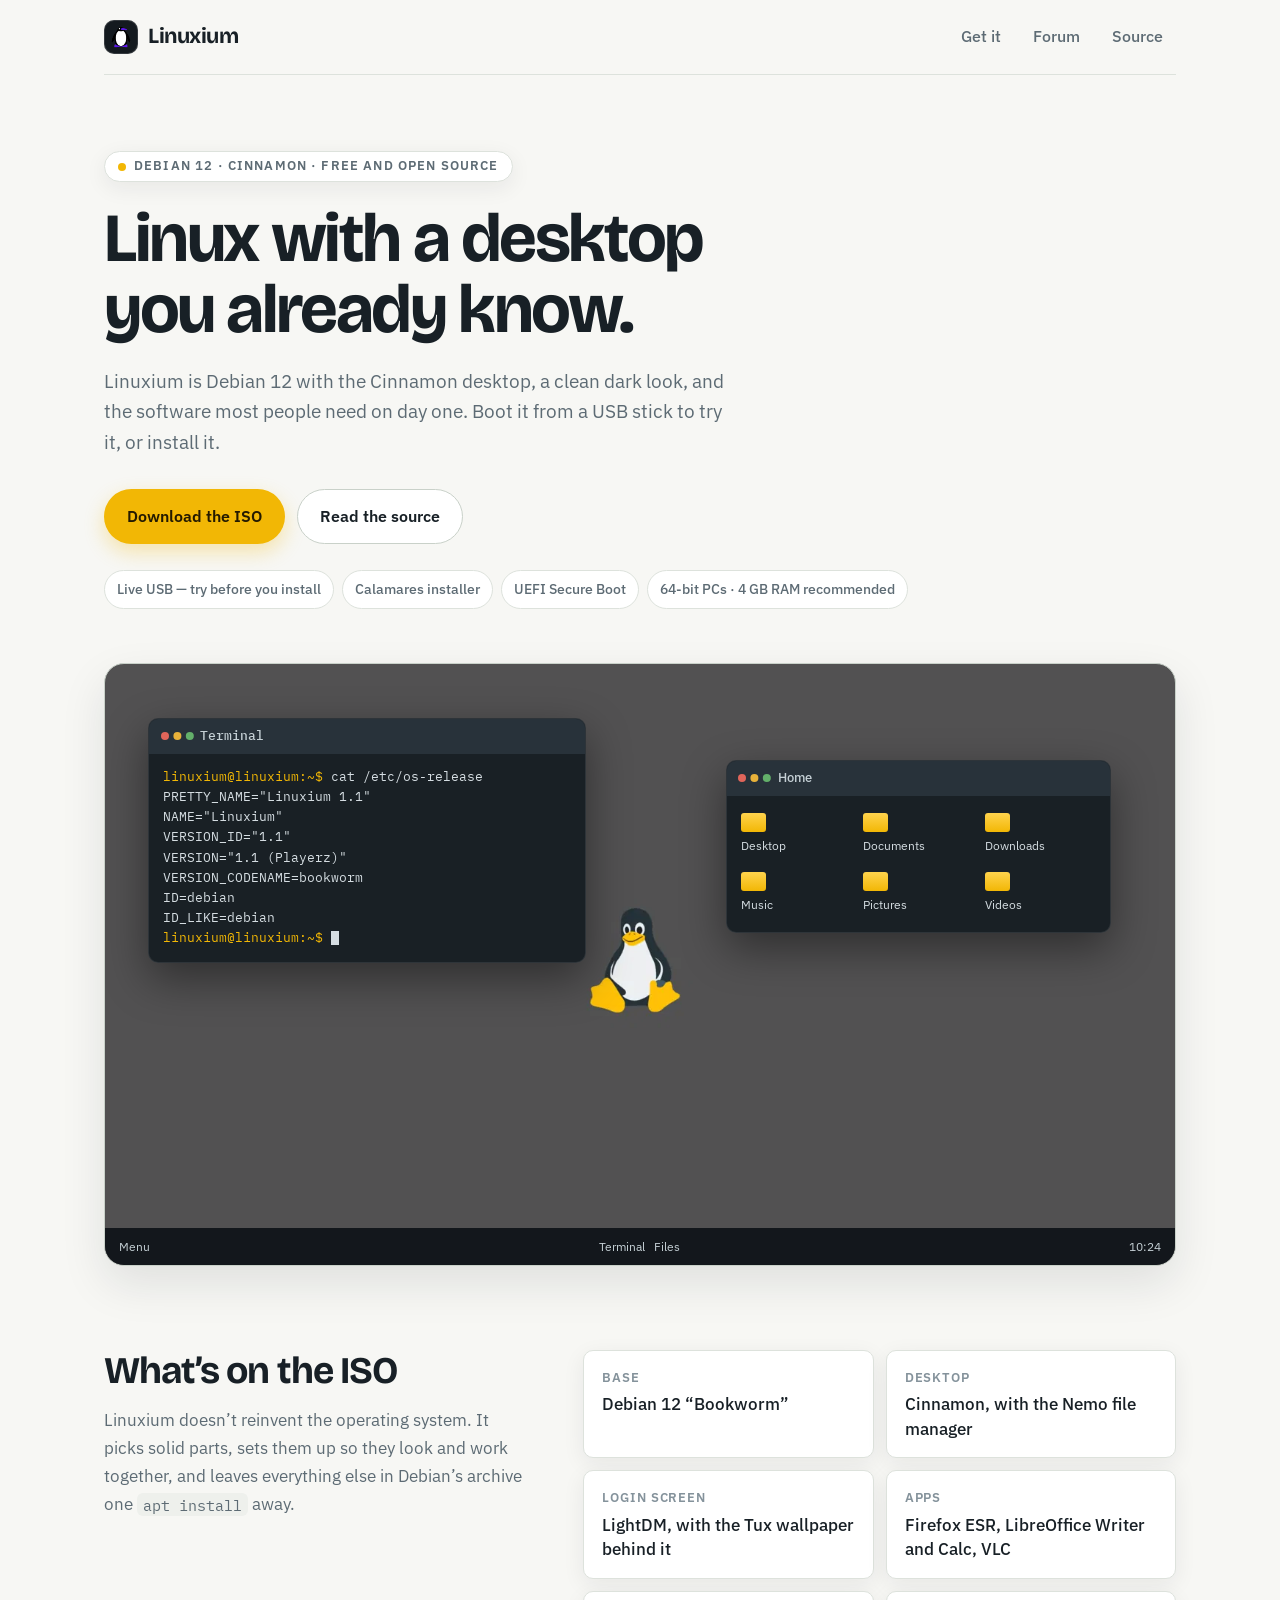
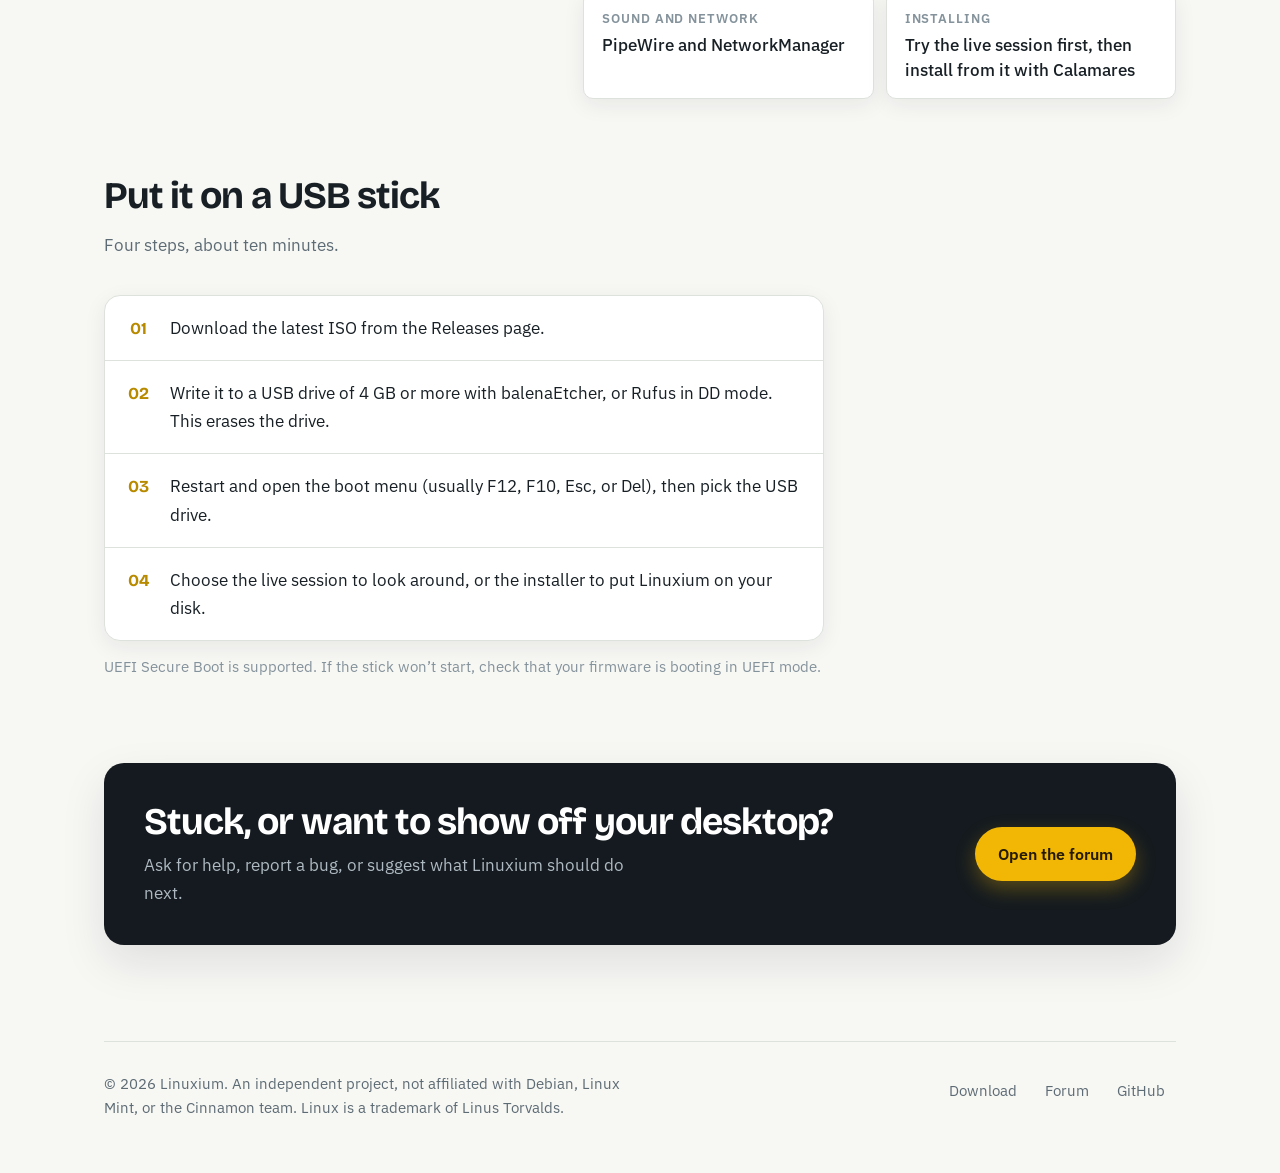
==== index.html @ d2d692c7 "Redesign site: cleaner, lighter, card-based layout - Light warm off-white theme with a single amber " ====
<!DOCTYPE html>
<html lang="en">
<head>
<meta charset="utf-8">
<meta name="viewport" content="width=device-width, initial-scale=1">
<title>Linuxium: Debian with the Cinnamon desktop</title>
<meta name="description" content="Linuxium is a free Linux distribution built on Debian 12 with the Cinnamon desktop.">
<meta name="theme-color" content="#f7f7f4">
<link rel="icon" href="data:image/svg+xml,<svg xmlns=%22http://www.w3.org/2000/svg%22 viewBox=%220 0 100 100%22><text y=%22.9em%22 font-size=%2290%22>🐧</text></svg>">
<link rel="preconnect" href="https://fonts.googleapis.com">
<link rel="preconnect" href="https://fonts.gstatic.com" crossorigin>
<link href="https://fonts.googleapis.com/css2?family=Bricolage+Grotesque:wght@600;700&family=IBM+Plex+Mono&family=IBM+Plex+Sans:wght@400;500;600&display=swap" rel="stylesheet">
<link rel="stylesheet" href="style.css">
</head>
<body>
<a class="skip" href="#main">Skip to content</a>
<div class="wrap">

  <header class="top">
    <a class="brand" href="index.html">Linuxium</a>
    <nav aria-label="Main">
      <a href="#get">Get it</a>
      <a href="forums.html">Forum</a>
      <a href="https://github.com/playerz-4/linuxium">Source</a>
    </nav>
  </header>

  <main id="main">
    <div class="hero">
      <span class="eyebrow">Debian 12 · Cinnamon · Free and open source</span>
      <h1>Linux with a desktop you already know.</h1>
      <p class="lead">Linuxium is Debian 12 with the Cinnamon desktop, a clean dark look, and the software most people need on day one. Boot it from a USB stick to try it, or install it.</p>
      <div class="actions">
        <a class="btn main" href="https://github.com/playerz-4/linuxium/releases">Download the ISO</a>
        <a class="btn alt" href="https://github.com/playerz-4/linuxium">Read the source</a>
      </div>
      <ul class="chips">
        <li>Live USB — try before you install</li>
        <li>Calamares installer</li>
        <li>UEFI Secure Boot</li>
        <li>64-bit PCs · 4 GB RAM recommended</li>
      </ul>
    </div>

    <div class="desk" role="img" aria-label="Illustration of the Linuxium desktop: a terminal showing the system release file and a file manager over the Tux wallpaper">
      <div class="win term">
        <div class="tb">Terminal</div>
<pre><span class="p">linuxium@linuxium:~$</span> cat /etc/os-release
PRETTY_NAME="Linuxium 1.1"
NAME="Linuxium"
VERSION_ID="1.1"
VERSION="1.1 (Playerz)"
VERSION_CODENAME=bookworm
ID=debian
ID_LIKE=debian
<span class="p">linuxium@linuxium:~$</span> <span class="cur"></span></pre>
      </div>
      <div class="win files">
        <div class="tb">Home</div>
        <ul>
          <li>Desktop</li><li>Documents</li><li>Downloads</li>
          <li>Music</li><li>Pictures</li><li>Videos</li>
        </ul>
      </div>
      <div class="panel"><span>Menu</span><span>Terminal&nbsp;&nbsp;&nbsp;Files</span><span>10:24</span></div>
    </div>

    <section class="split" id="inside">
      <div>
        <h2>What’s on the ISO</h2>
        <p>Linuxium doesn’t reinvent the operating system. It picks solid parts, sets them up so they look and work together, and leaves everything else in Debian’s archive one <code>apt install</code> away.</p>
      </div>
      <dl>
        <div><dt>Base</dt><dd>Debian 12 “Bookworm”</dd></div>
        <div><dt>Desktop</dt><dd>Cinnamon, with the Nemo file manager</dd></div>
        <div><dt>Login screen</dt><dd>LightDM, with the Tux wallpaper behind it</dd></div>
        <div><dt>Apps</dt><dd>Firefox ESR, LibreOffice Writer and Calc, VLC</dd></div>
        <div><dt>Sound and network</dt><dd>PipeWire and NetworkManager</dd></div>
        <div><dt>Installing</dt><dd>Try the live session first, then install from it with Calamares</dd></div>
      </dl>
    </section>

    <section id="get">
      <div class="section-head">
        <h2>Put it on a USB stick</h2>
        <p>Four steps, about ten minutes.</p>
      </div>
      <ol class="steps">
        <li>Download the latest ISO from the Releases page.</li>
        <li>Write it to a USB drive of 4 GB or more with balenaEtcher, or Rufus in DD mode. This erases the drive.</li>
        <li>Restart and open the boot menu (usually F12, F10, Esc, or Del), then pick the USB drive.</li>
        <li>Choose the live session to look around, or the installer to put Linuxium on your disk.</li>
      </ol>
      <p class="fine steps-note">UEFI Secure Boot is supported. If the stick won’t start, check that your firmware is booting in UEFI mode.</p>
    </section>

    <div class="band">
      <div>
        <h2>Stuck, or want to show off your desktop?</h2>
        <p>Ask for help, report a bug, or suggest what Linuxium should do next.</p>
      </div>
      <a class="btn main" href="forums.html">Open the forum</a>
    </div>
  </main>

  <footer>
    <p>© 2026 Linuxium. An independent project, not affiliated with Debian, Linux Mint, or the Cinnamon team. Linux is a trademark of Linus Torvalds.</p>
    <nav aria-label="Footer">
      <a href="https://github.com/playerz-4/linuxium/releases">Download</a>
      <a href="forums.html">Forum</a>
      <a href="https://github.com/playerz-4/linuxium">GitHub</a>
    </nav>
  </footer>

</div>
</body>
</html>
---- style.css ----
/* Linuxium — clean site theme
   Palette: warm off-white page, deep ink text, one amber accent (Tux). */

:root{
  --bg:#f7f7f4;
  --surface:#ffffff;
  --surface-soft:#eef0ec;
  --ink:#182026;
  --muted:#5d6b74;
  --faint:#84929b;
  --line:#dde2dc;
  --line-strong:#c9d1c9;
  --accent:#f2b705;
  --accent-hover:#ffc61a;
  --accent-ink:#241a00;
  --dark:#141a1f;
  --dark-2:#1e262d;
  --radius:16px;
  --radius-sm:10px;
  --shadow:0 18px 45px rgba(24,32,38,.10);
  --shadow-sm:0 6px 22px rgba(24,32,38,.07);
  --display:"Bricolage Grotesque","Segoe UI",system-ui,sans-serif;
  --body:"IBM Plex Sans","Segoe UI",system-ui,-apple-system,sans-serif;
  --mono:"IBM Plex Mono",ui-monospace,SFMono-Regular,Menlo,Consolas,monospace;
}

*{box-sizing:border-box;margin:0;padding:0}
html{scroll-behavior:smooth}
body{
  background:var(--bg);
  color:var(--ink);
  font:400 1.0625rem/1.65 var(--body);
  -webkit-font-smoothing:antialiased;
  text-rendering:optimizeLegibility;
}
::selection{background:var(--accent);color:var(--accent-ink)}
a{color:inherit}
img{max-width:100%}
:focus-visible{outline:3px solid var(--accent);outline-offset:3px;border-radius:4px}

.skip{
  position:absolute;left:16px;top:-60px;z-index:50;
  background:var(--ink);color:#fff;padding:10px 16px;border-radius:0 0 8px 8px;
  text-decoration:none;font-weight:600;transition:top .15s ease;
}
.skip:focus{top:0}

.wrap{max-width:1120px;margin:0 auto;padding:0 24px}

/* ---------- top bar ---------- */
.top{
  position:sticky;top:0;z-index:20;
  display:flex;justify-content:space-between;align-items:center;gap:24px;
  padding:16px 0;
  background:rgba(247,247,244,.86);
  backdrop-filter:blur(14px);-webkit-backdrop-filter:blur(14px);
  border-bottom:1px solid var(--line);
}
.brand{
  display:inline-flex;align-items:center;gap:10px;
  font:700 1.35rem/1 var(--display);letter-spacing:-.02em;text-decoration:none;
}
.brand::before{
  content:"";width:34px;height:34px;border-radius:10px;flex:none;
  background:var(--dark) url("lynx.png") center/cover no-repeat;
  box-shadow:inset 0 0 0 1px rgba(255,255,255,.14);
}
.top nav{display:flex;gap:6px;flex-wrap:wrap}
.top nav a{
  color:var(--muted);text-decoration:none;font-weight:500;font-size:.98rem;
  padding:8px 13px;border-radius:999px;transition:background .15s ease,color .15s ease;
}
.top nav a:hover{background:var(--surface-soft);color:var(--ink)}
.top nav a[aria-current]{background:var(--ink);color:#fff}

/* ---------- type & shared ---------- */
h1{font:700 clamp(2.6rem,6vw,4.3rem)/1.03 var(--display);letter-spacing:-.035em;text-wrap:balance}
h2{font:700 clamp(1.75rem,3.4vw,2.35rem)/1.12 var(--display);letter-spacing:-.025em;text-wrap:balance}
h3{font:600 1.22rem/1.3 var(--display);letter-spacing:-.01em}
.lead{max-width:58ch;color:var(--muted);font-size:1.19rem;line-height:1.6}
.fine{color:var(--faint);font-size:.92rem}
code{font-family:var(--mono);font-size:.9em;background:var(--surface-soft);padding:.1em .38em;border-radius:6px}

.eyebrow{
  display:inline-flex;align-items:center;gap:8px;
  font:600 .8rem/1 var(--body);letter-spacing:.09em;text-transform:uppercase;color:var(--muted);
  background:var(--surface);border:1px solid var(--line);
  padding:8px 13px;border-radius:999px;box-shadow:var(--shadow-sm);
}
.eyebrow::before{content:"";width:8px;height:8px;border-radius:50%;background:var(--accent);flex:none}

.actions{display:flex;gap:12px;flex-wrap:wrap;align-items:center}
.btn{
  display:inline-flex;align-items:center;gap:8px;
  padding:13px 22px;border-radius:999px;font-weight:600;font-size:1rem;text-decoration:none;
  border:1px solid transparent;transition:transform .15s ease,background .15s ease,border-color .15s ease,box-shadow .15s ease;
}
.btn.main{background:var(--accent);color:var(--accent-ink);box-shadow:0 8px 20px rgba(242,183,5,.30)}
.btn.main:hover{background:var(--accent-hover);transform:translateY(-1px)}
.btn.alt{background:var(--surface);border-color:var(--line-strong);color:var(--ink)}
.btn.alt:hover{border-color:var(--ink);transform:translateY(-1px)}
.btn.on-dark{background:transparent;border-color:rgba(255,255,255,.35);color:#fff}
.btn.on-dark:hover{border-color:#fff}

.chips{display:flex;gap:8px;flex-wrap:wrap;list-style:none}
.chips li{
  font-size:.88rem;font-weight:500;color:var(--muted);
  background:var(--surface);border:1px solid var(--line);
  padding:7px 12px;border-radius:999px;
}

/* ---------- hero ---------- */
.hero{padding:76px 0 54px;text-align:left}
.hero h1{max-width:14ch;margin:22px 0 20px}
.hero .lead{margin-bottom:32px}
.hero .fine{margin-top:18px}
.hero .chips{margin-top:26px}

/* desktop mockup */
.desk{
  container-type:inline-size;position:relative;aspect-ratio:16/9;
  border-radius:20px;overflow:hidden;margin-bottom:8px;
  border:1px solid var(--line-strong);
  background:#525252 url("wallpaper.png") center/cover no-repeat;
  box-shadow:var(--shadow);
}
.win{
  position:absolute;background:rgba(24,31,37,.97);border-radius:10px;
  box-shadow:0 16px 44px rgba(0,0,0,.42);overflow:hidden;
  font-size:1.22cqw;line-height:1.55;color:#d5dde2;
  border:1px solid rgba(255,255,255,.09);
}
.tb{
  display:flex;align-items:center;gap:.5em;
  background:#28323a;padding:.55em .9em;color:#c5d0d5;font-weight:500;
}
.tb::before{content:"";width:.62em;height:.62em;border-radius:50%;background:#e0655a;
  box-shadow:.95em 0 0 #e8b23a,1.9em 0 0 #63b06a;margin-right:1.9em;flex:none}
.term{left:4%;top:9%;width:41%;font-family:var(--mono)}
.term pre{padding:1em 1.1em;font:inherit;white-space:pre-wrap;word-break:break-word}
.term .p{color:var(--accent)}
.cur{display:inline-block;width:.6em;height:1.1em;background:#d5dde2;vertical-align:-.2em;animation:blink 1.1s steps(1) infinite}
@keyframes blink{50%{opacity:0}}
.files{left:58%;top:16%;width:36%}
.files ul{list-style:none;display:grid;grid-template-columns:repeat(3,1fr);gap:1.3em .9em;padding:1.3em 1.1em}
.files li{font-size:.92em}
.files li::before{content:"";display:block;width:2.1em;height:1.6em;background:linear-gradient(180deg,#ffd34d,var(--accent));border-radius:.25em;margin-bottom:.4em}
.panel{
  position:absolute;left:0;right:0;bottom:0;
  display:flex;justify-content:space-between;gap:16px;
  padding:.7em 1.2em;background:rgba(16,21,26,.95);color:#c5d0d5;font-size:1.12cqw;
}

/* ---------- sections ---------- */
section{padding:76px 0 0}
.section-head{max-width:640px;margin-bottom:36px}
.section-head p{color:var(--muted);margin-top:14px}
.split{display:grid;grid-template-columns:5fr 7fr;gap:56px;align-items:start}
.split p{color:var(--muted);margin-top:14px;max-width:46ch}

/* spec list as clean cards */
dl{display:grid;grid-template-columns:1fr 1fr;gap:12px}
dl div{
  background:var(--surface);border:1px solid var(--line);border-radius:var(--radius-sm);
  padding:16px 18px;box-shadow:var(--shadow-sm);
}
dt{color:var(--faint);font-size:.8rem;font-weight:600;letter-spacing:.07em;text-transform:uppercase;margin-bottom:4px}
dd{font-weight:500;line-height:1.45}

/* steps */
.steps{list-style:none;counter-reset:s;margin-top:8px;max-width:720px;
  background:var(--surface);border:1px solid var(--line);border-radius:var(--radius);box-shadow:var(--shadow-sm);overflow:hidden}
.steps li{
  counter-increment:s;display:grid;grid-template-columns:3.2rem 1fr;gap:6px;align-items:baseline;
  padding:18px 22px 18px 8px;
}
.steps li + li{border-top:1px solid var(--line)}
.steps li::before{
  content:counter(s,decimal-leading-zero);text-align:center;
  font:700 1.05rem/1.4 var(--display);color:#b78a00;
}
.steps-note{max-width:720px;margin-top:14px}

/* call-to-action band */
.band{
  display:flex;justify-content:space-between;align-items:center;gap:28px;flex-wrap:wrap;
  margin-top:84px;padding:38px 40px;border-radius:20px;
  background:var(--dark);color:#fff;box-shadow:var(--shadow);
}
.band h2{color:#fff}
.band p{color:#aeb9c1;margin-top:8px;max-width:48ch}

/* ---------- forum ---------- */
.page-head{padding:64px 0 42px}
.page-head h1{margin:20px 0 18px}
.page-head .lead{margin-bottom:30px}
.page-head .fine{margin-top:16px}

.boards{display:grid;grid-template-columns:1fr 1fr;gap:14px}
.board{
  display:flex;flex-direction:column;gap:18px;justify-content:space-between;
  background:var(--surface);border:1px solid var(--line);border-radius:var(--radius);
  padding:24px;box-shadow:var(--shadow-sm);
  transition:transform .15s ease,box-shadow .15s ease,border-color .15s ease;
}
.board:hover{transform:translateY(-2px);box-shadow:var(--shadow);border-color:var(--line-strong)}
.board p{color:var(--muted);margin-top:6px}
.go{color:#9a7400;font-weight:600;text-decoration:none;display:inline-flex;gap:6px;align-items:center}
.go::after{content:"→";transition:transform .15s ease}
.go:hover{text-decoration:underline}
.go:hover::after{transform:translateX(3px)}

.rules{list-style:none;max-width:56ch}
.rules li{
  position:relative;color:var(--muted);
  background:var(--surface);border:1px solid var(--line);border-radius:var(--radius-sm);
  padding:14px 16px 14px 42px;margin-top:10px;box-shadow:var(--shadow-sm);
}
.rules li::before{
  content:"";position:absolute;left:16px;top:1.35em;
  width:9px;height:9px;border-radius:50%;background:var(--accent);
}

/* ---------- footer ---------- */
footer{
  margin-top:96px;border-top:1px solid var(--line);padding:30px 0 52px;
  color:var(--muted);font-size:.92rem;
  display:flex;justify-content:space-between;gap:24px;flex-wrap:wrap;align-items:flex-start;
}
footer p{max-width:58ch}
footer nav{display:flex;gap:6px;flex-wrap:wrap}
footer nav a{text-decoration:none;padding:7px 11px;border-radius:999px}
footer nav a:hover{background:var(--surface-soft);color:var(--ink)}

/* ---------- responsive ---------- */
@media(max-width:820px){
  .split{grid-template-columns:1fr;gap:32px}
  .boards{grid-template-columns:1fr}
  .band{padding:30px 24px}
}
@media(max-width:640px){
  .wrap{padding:0 18px}
  .hero{padding:48px 0 36px}
  section{padding-top:56px}
  dl{grid-template-columns:1fr}
  .desk{aspect-ratio:4/5}
  .term{left:5%;width:90%;top:6%;font-size:3.2cqw}
  .files{display:none}
  .panel{font-size:3cqw}
  .top nav a{padding:8px 9px}
}
@media(prefers-reduced-motion:reduce){
  .cur{animation:none}
  html{scroll-behavior:auto}
  .btn:hover,.board:hover{transform:none}
  .go::after{transition:none}
}
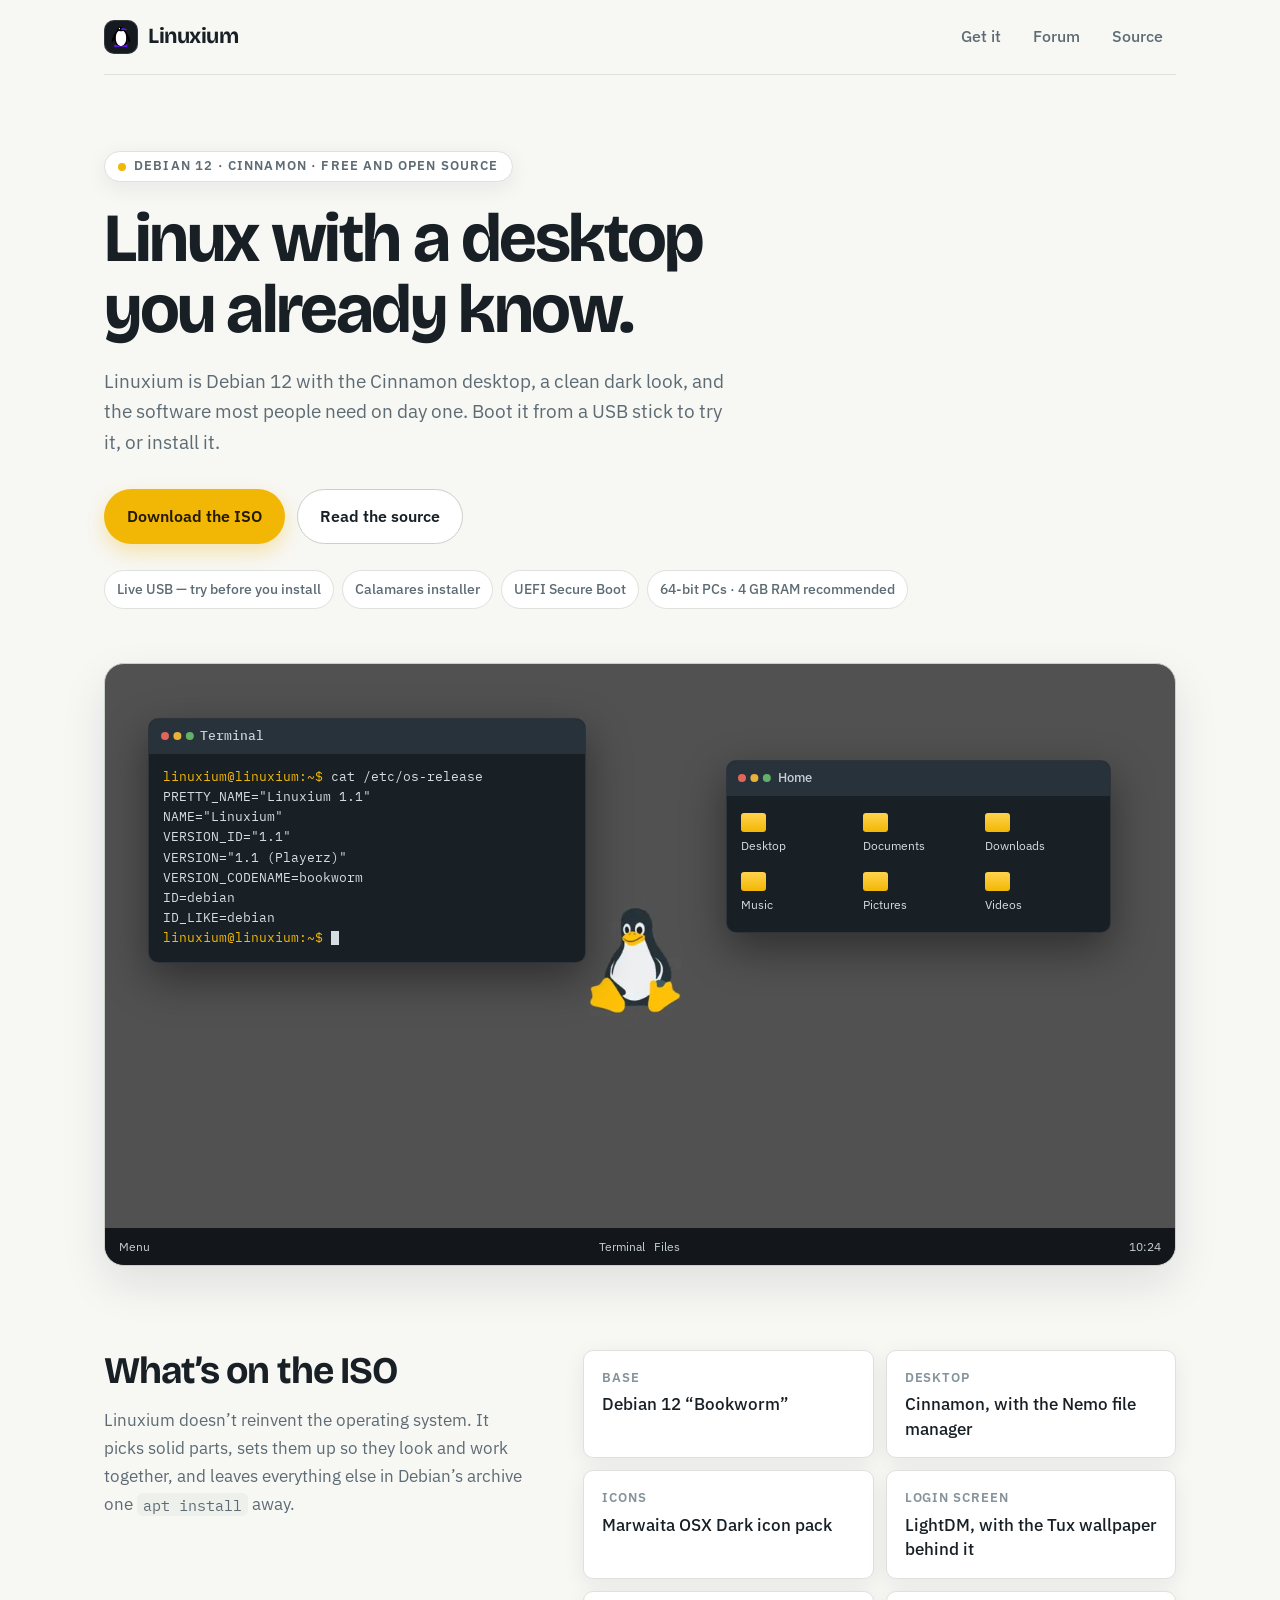
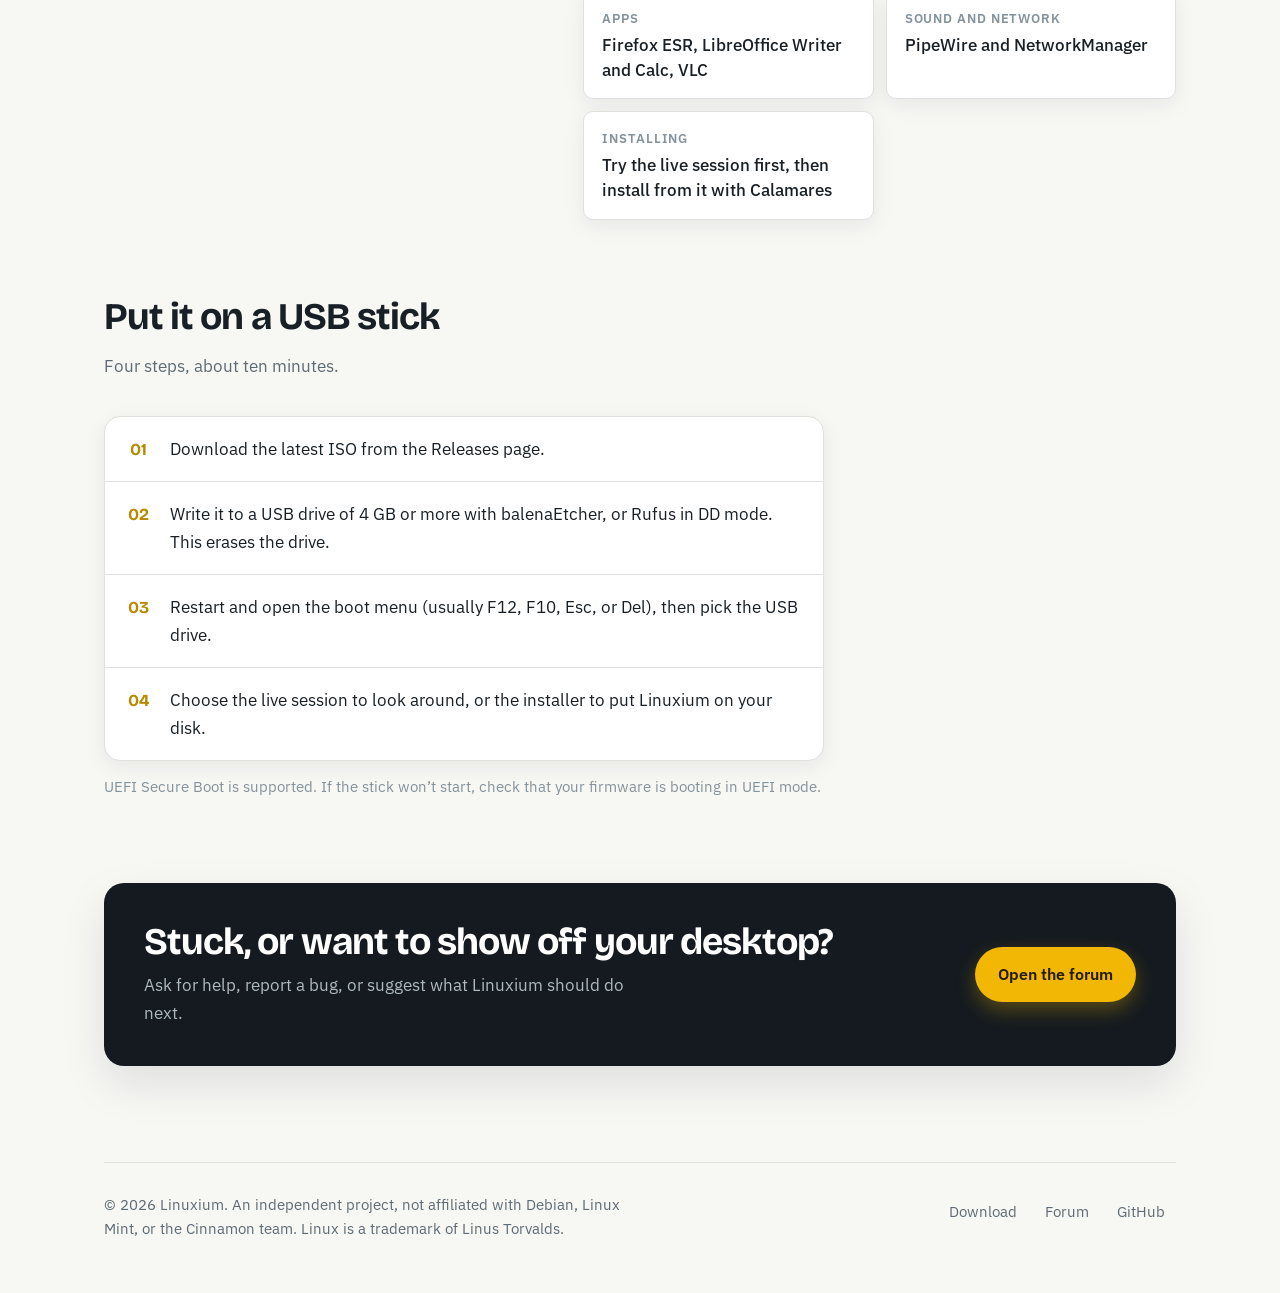
==== commit 69e1fcee: "Use Marwaita OSX Dark as the default icon pack Implements the requested icon theme from darkomarko42" ====
--- a/index.html
+++ b/index.html
@@ -73,6 +73,7 @@
       <dl>
         <div><dt>Base</dt><dd>Debian 12 “Bookworm”</dd></div>
         <div><dt>Desktop</dt><dd>Cinnamon, with the Nemo file manager</dd></div>
+        <div><dt>Icons</dt><dd>Marwaita OSX Dark icon pack</dd></div>
         <div><dt>Login screen</dt><dd>LightDM, with the Tux wallpaper behind it</dd></div>
         <div><dt>Apps</dt><dd>Firefox ESR, LibreOffice Writer and Calc, VLC</dd></div>
         <div><dt>Sound and network</dt><dd>PipeWire and NetworkManager</dd></div>
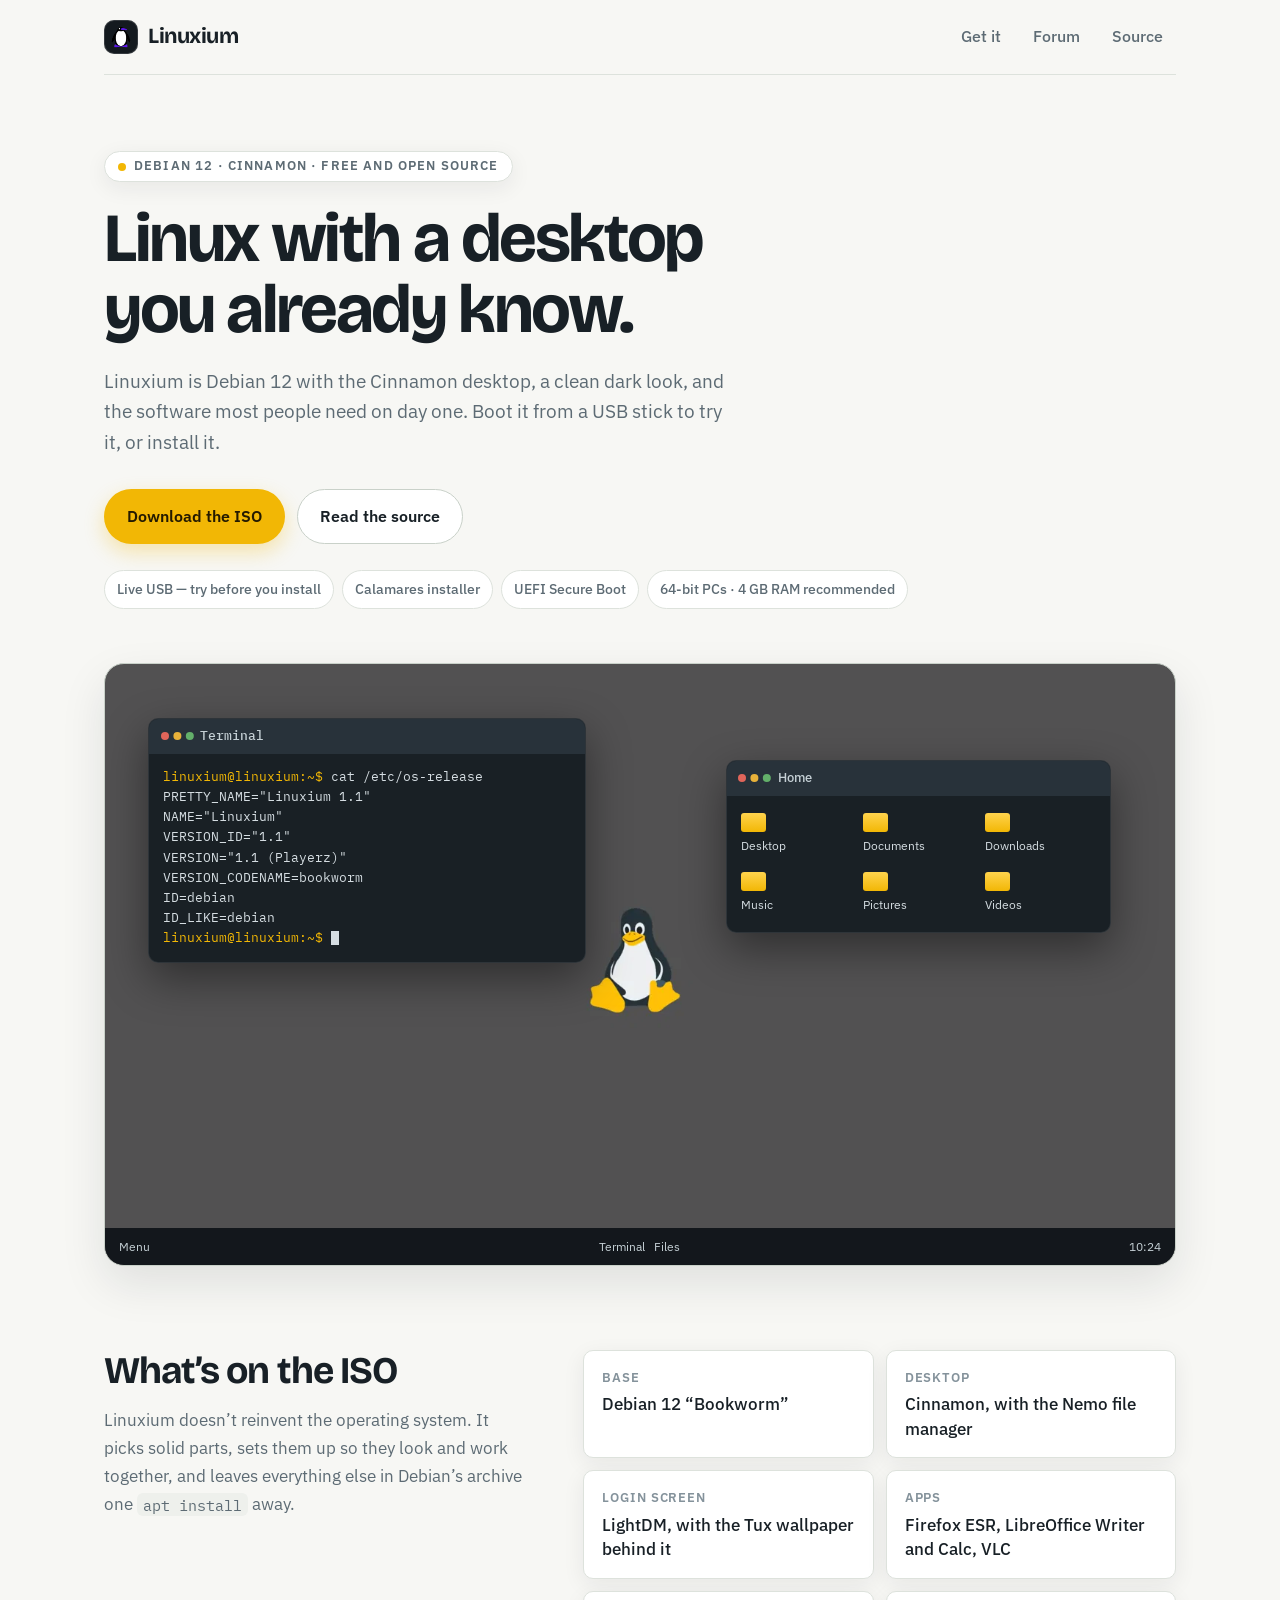
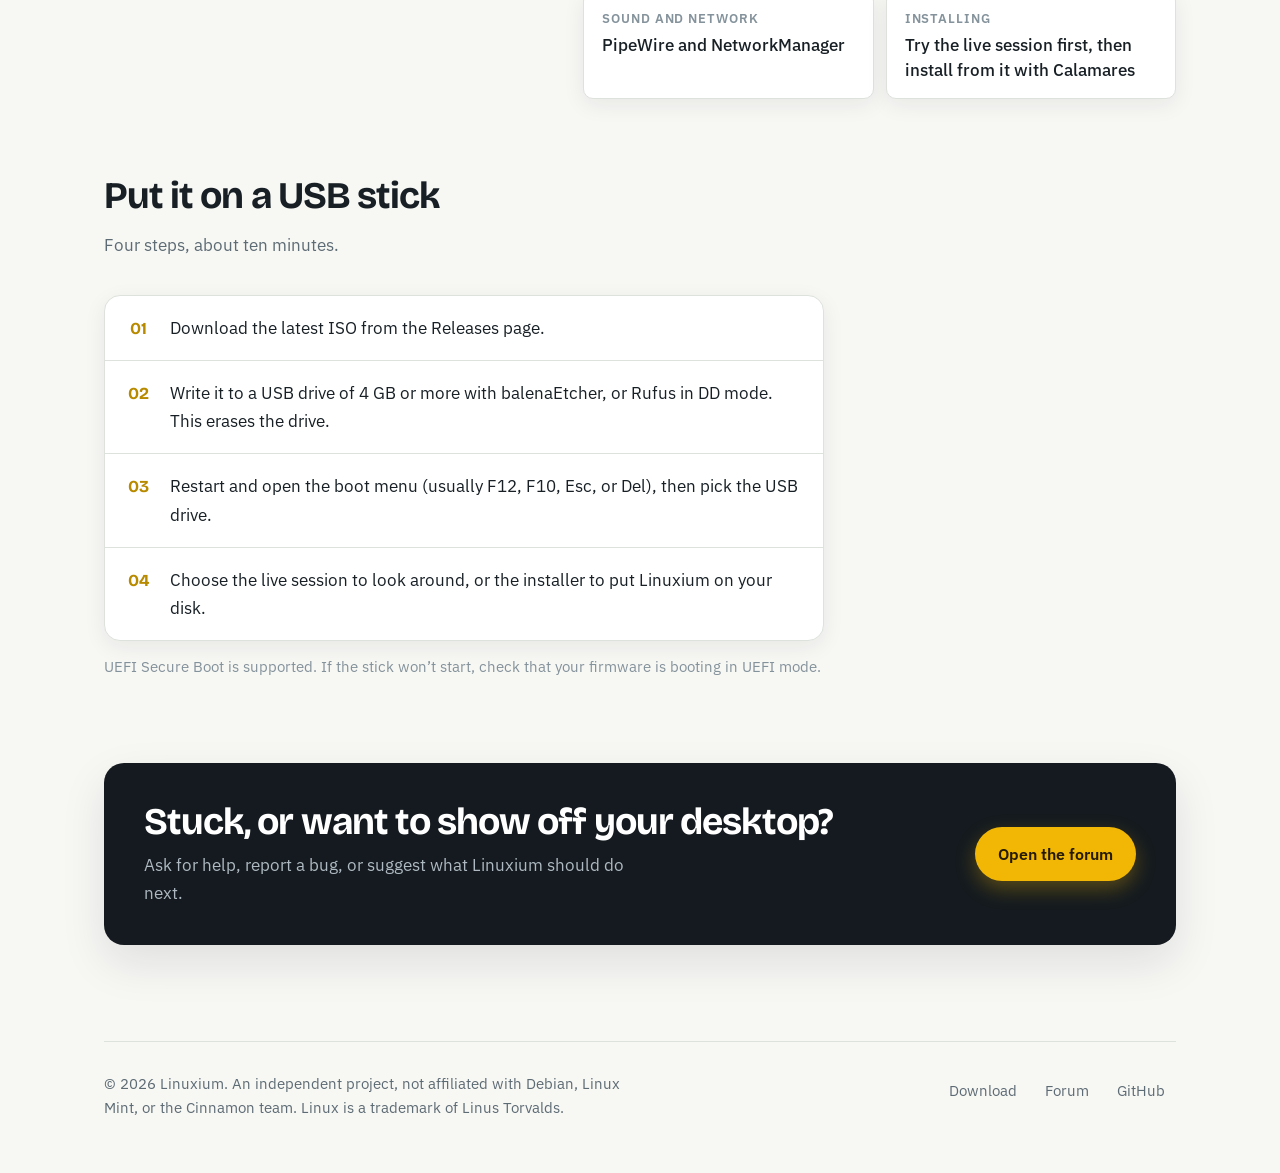
==== commit 615b5045: "Remove the Marwaita icon pack (changed my mind) Fully revert the Marwaita OSX Dark integration from " ====
--- a/index.html
+++ b/index.html
@@ -73,7 +73,6 @@
       <dl>
         <div><dt>Base</dt><dd>Debian 12 “Bookworm”</dd></div>
         <div><dt>Desktop</dt><dd>Cinnamon, with the Nemo file manager</dd></div>
-        <div><dt>Icons</dt><dd>Marwaita OSX Dark icon pack</dd></div>
         <div><dt>Login screen</dt><dd>LightDM, with the Tux wallpaper behind it</dd></div>
         <div><dt>Apps</dt><dd>Firefox ESR, LibreOffice Writer and Calc, VLC</dd></div>
         <div><dt>Sound and network</dt><dd>PipeWire and NetworkManager</dd></div>
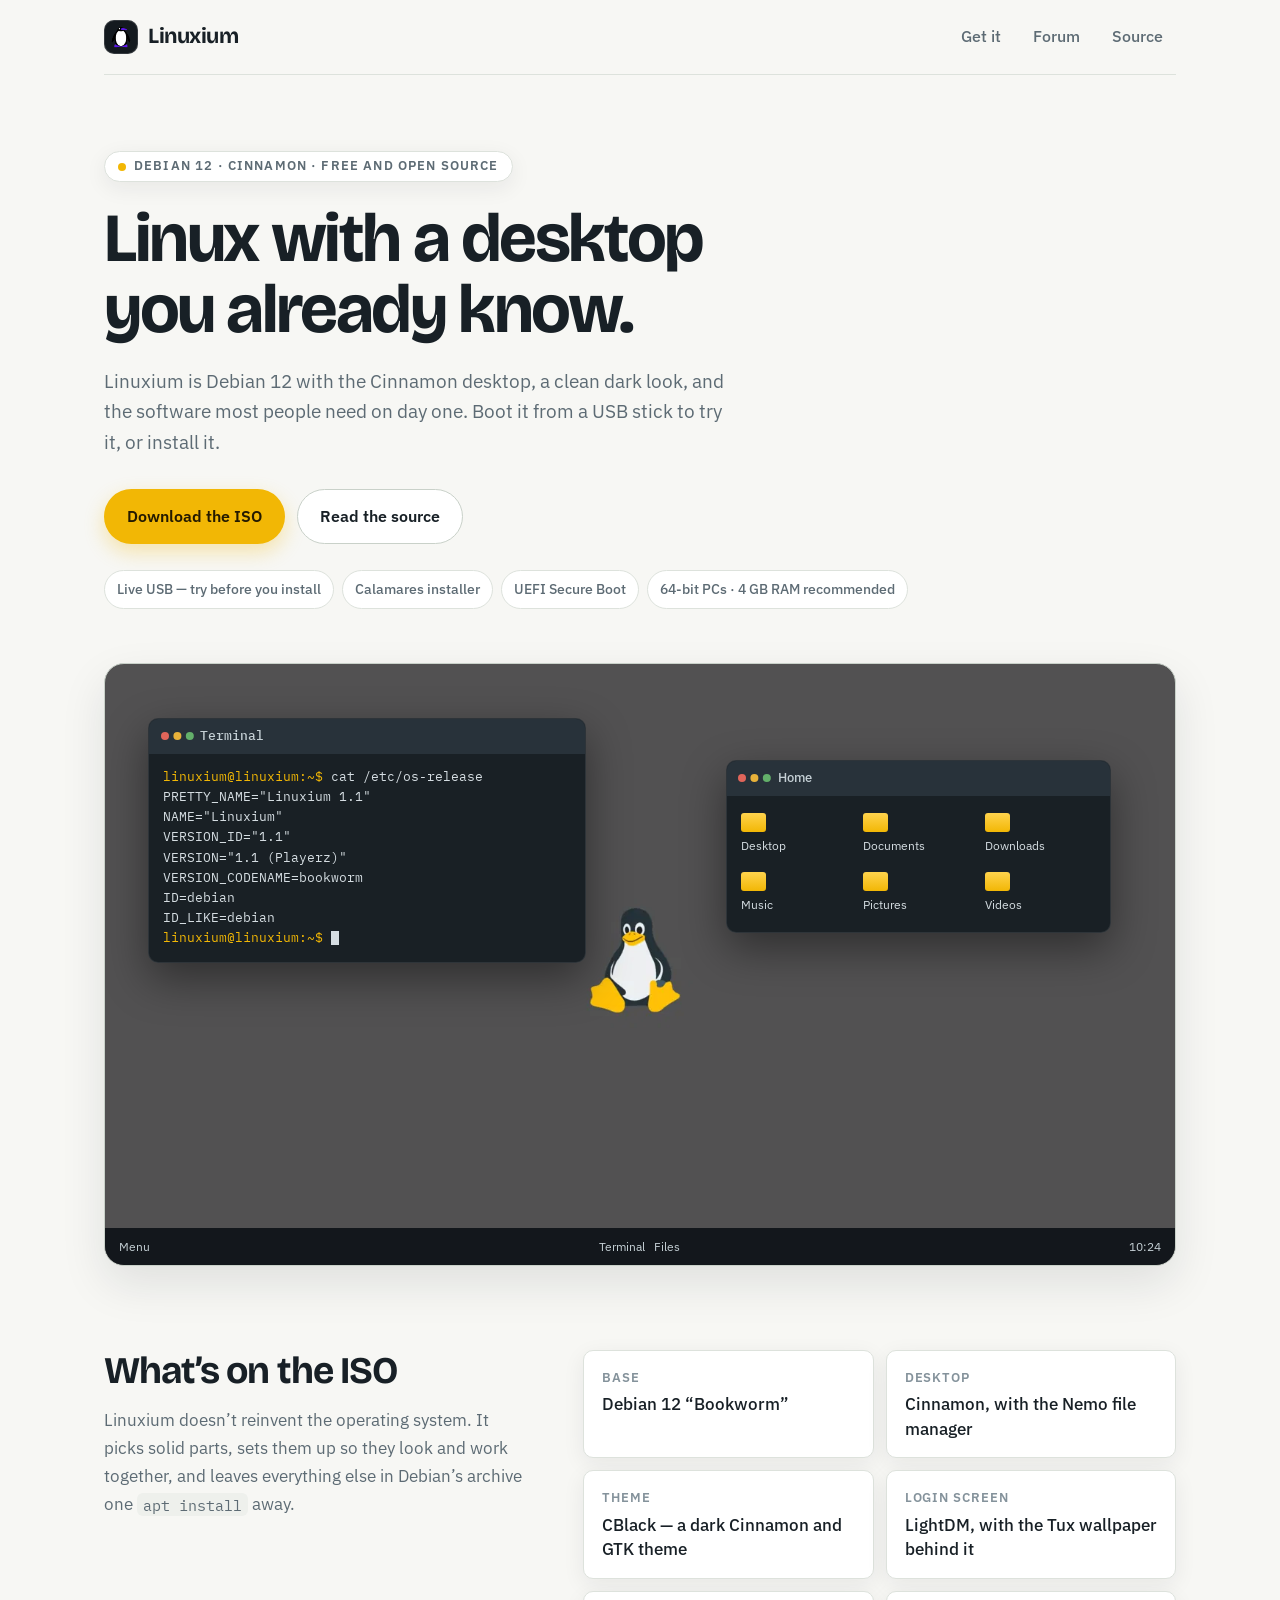
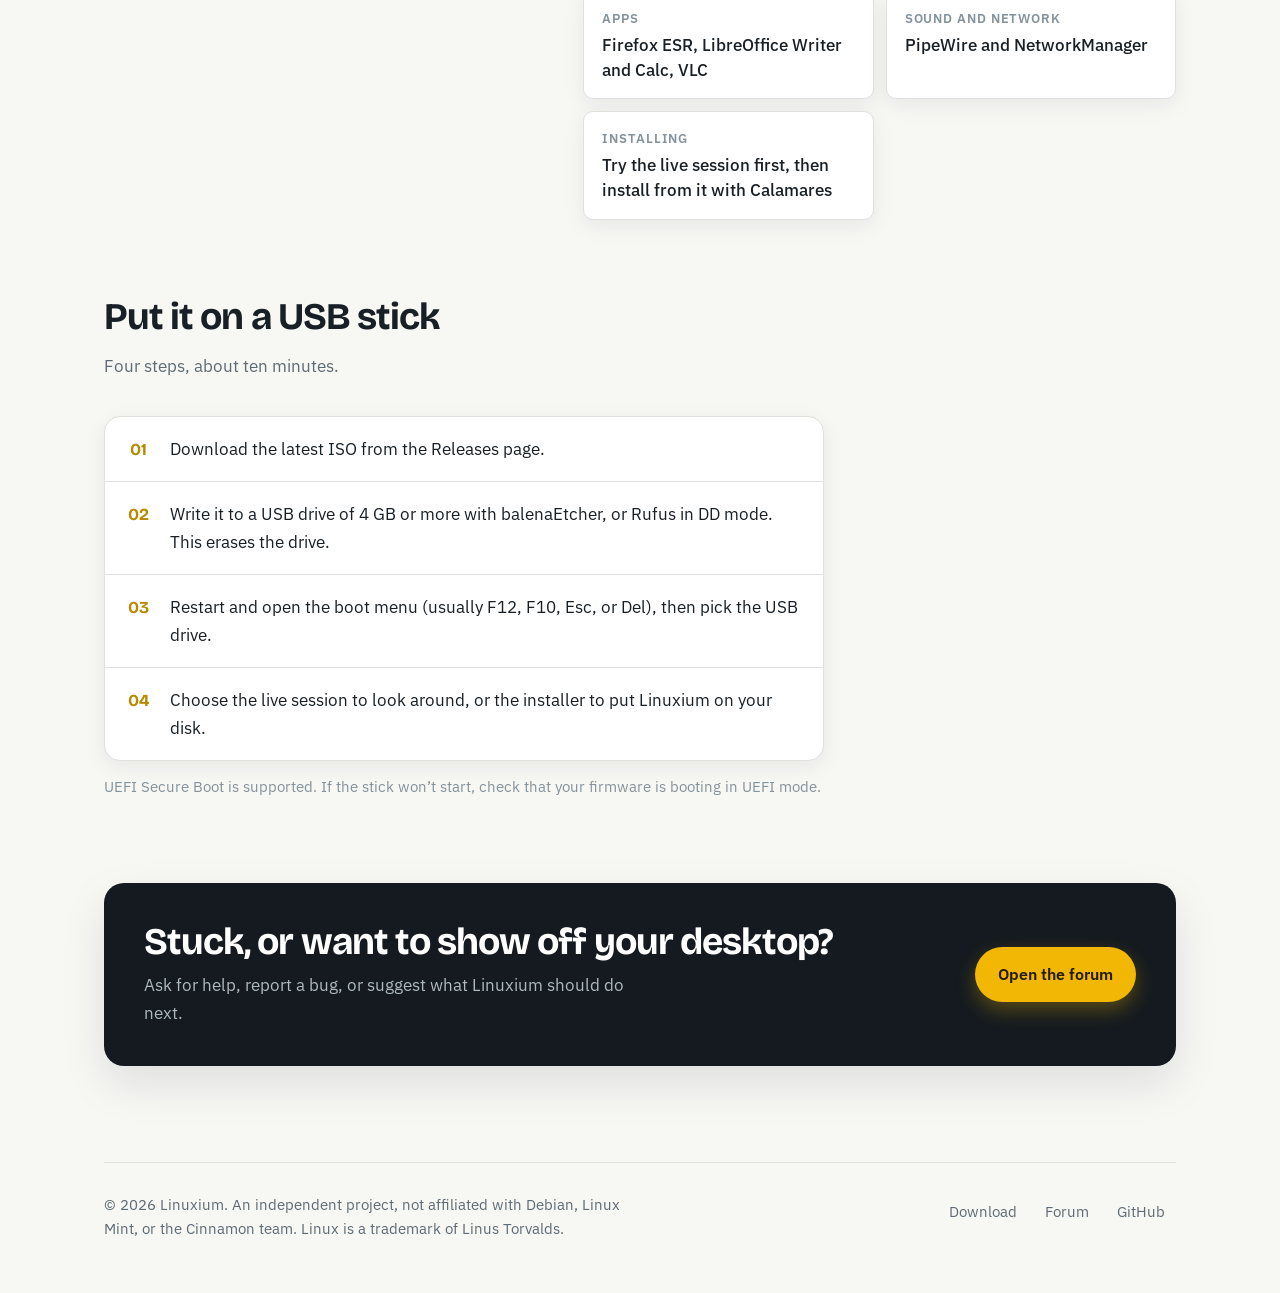
==== commit 86b071b7: "Adopt CBlack as the default OS theme (vendored theme pack) The requested CBlack.zip (file.garden is " ====
--- a/index.html
+++ b/index.html
@@ -73,6 +73,7 @@
       <dl>
         <div><dt>Base</dt><dd>Debian 12 “Bookworm”</dd></div>
         <div><dt>Desktop</dt><dd>Cinnamon, with the Nemo file manager</dd></div>
+        <div><dt>Theme</dt><dd>CBlack — a dark Cinnamon and GTK theme</dd></div>
         <div><dt>Login screen</dt><dd>LightDM, with the Tux wallpaper behind it</dd></div>
         <div><dt>Apps</dt><dd>Firefox ESR, LibreOffice Writer and Calc, VLC</dd></div>
         <div><dt>Sound and network</dt><dd>PipeWire and NetworkManager</dd></div>
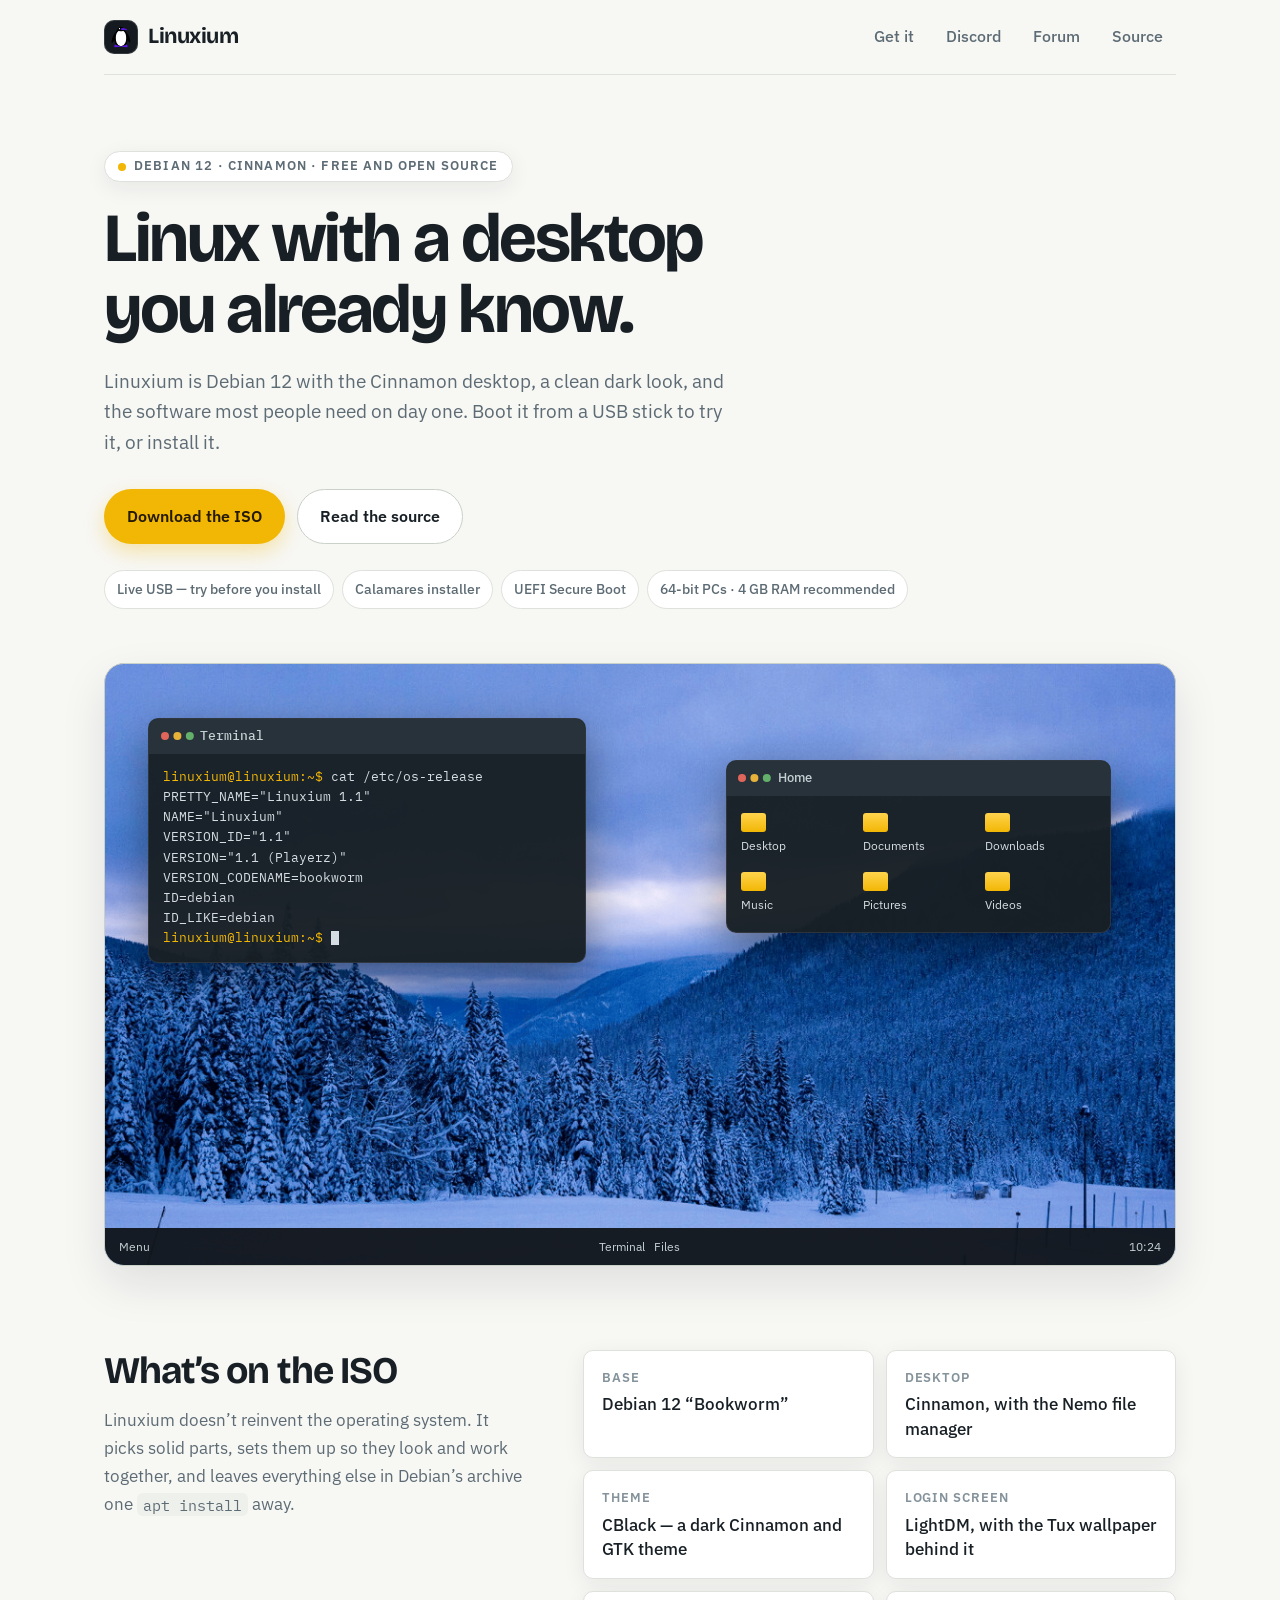
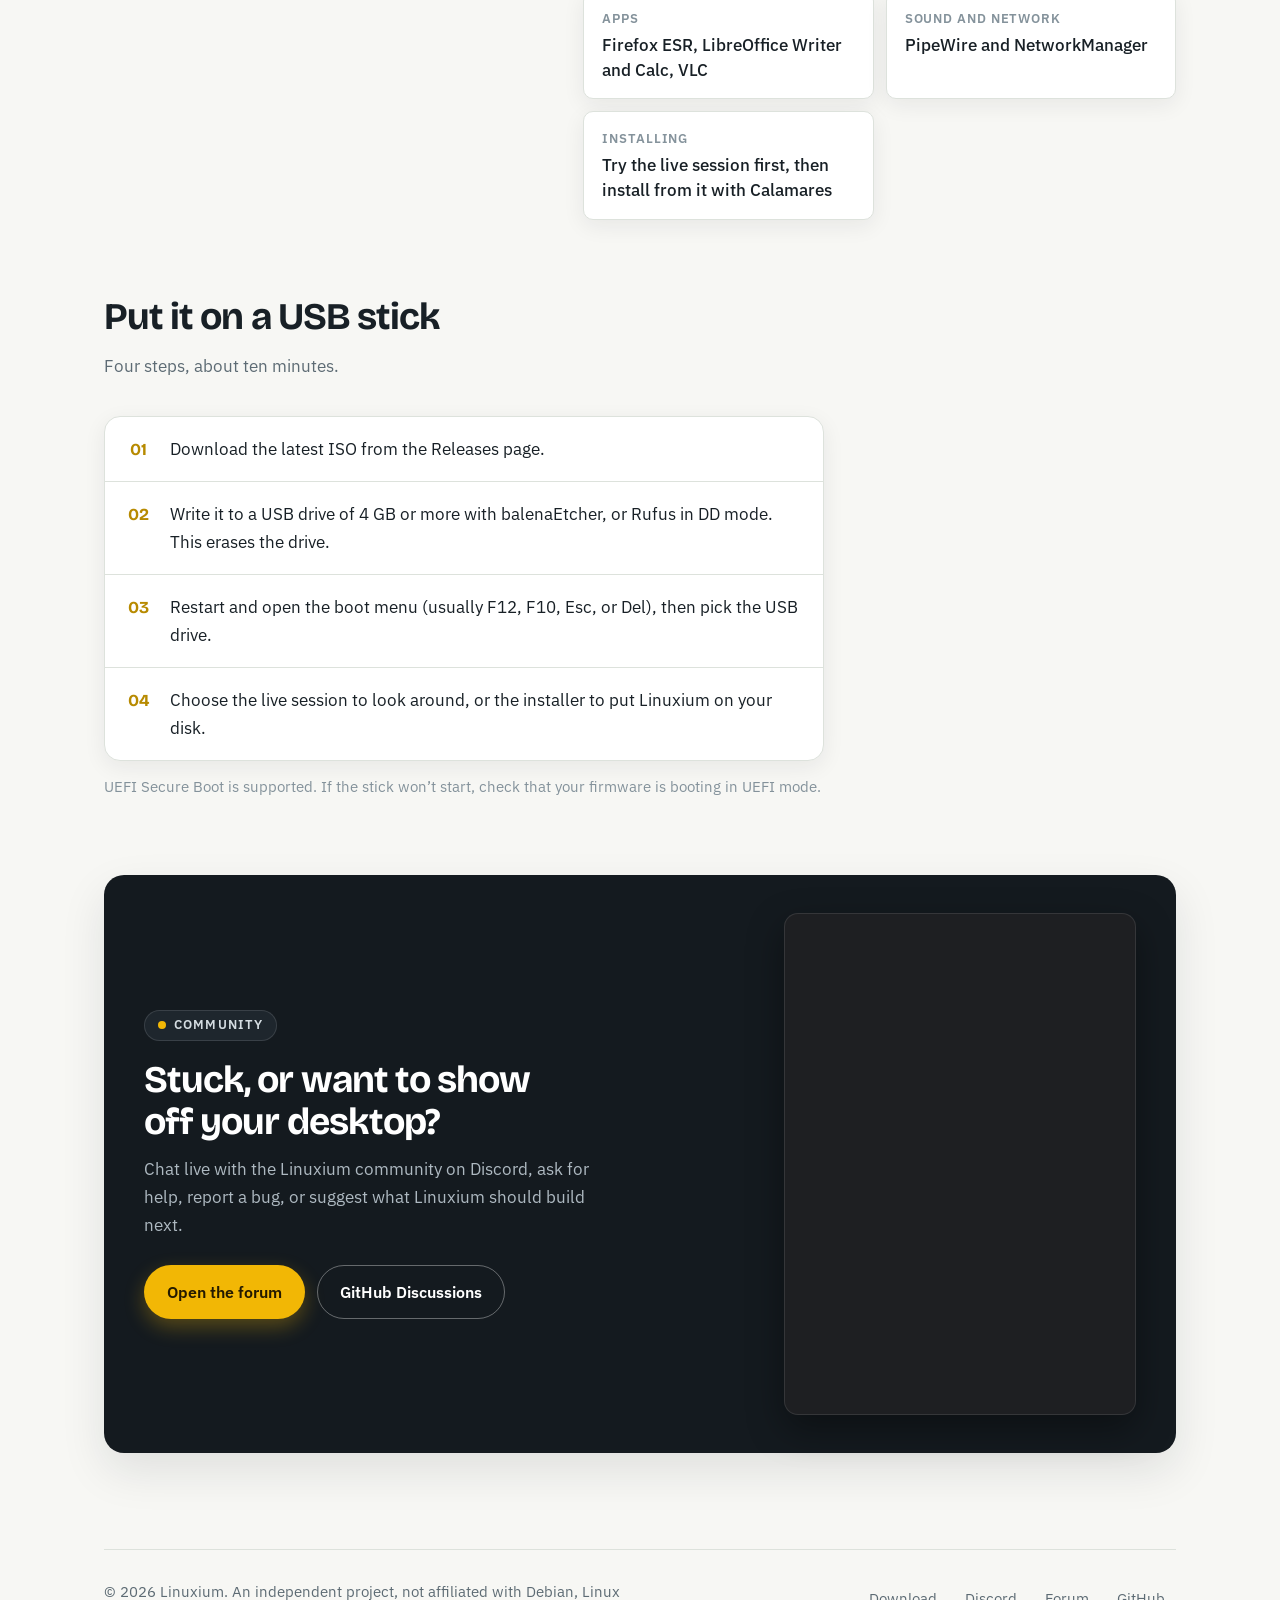
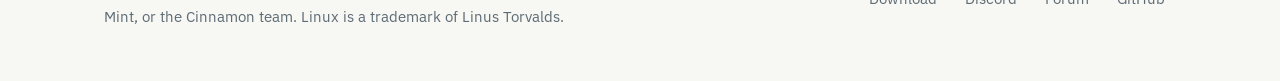
==== commit a1ef5d29: "Add Discord widget embed to site, place Install Linuxium on desktop, and make Welcome popup-only Co-" ====
--- a/index.html
+++ b/index.html
@@ -20,6 +20,7 @@
     <a class="brand" href="index.html">Linuxium</a>
     <nav aria-label="Main">
       <a href="#get">Get it</a>
+      <a href="#community">Discord</a>
       <a href="forums.html">Forum</a>
       <a href="https://github.com/playerz-4/linuxium">Source</a>
     </nav>
@@ -95,19 +96,29 @@
       <p class="fine steps-note">UEFI Secure Boot is supported. If the stick won’t start, check that your firmware is booting in UEFI mode.</p>
     </section>
 
-    <div class="band">
-      <div>
-        <h2>Stuck, or want to show off your desktop?</h2>
-        <p>Ask for help, report a bug, or suggest what Linuxium should do next.</p>
+    <section id="community">
+      <div class="band community-band">
+        <div class="community-copy">
+          <span class="eyebrow eyebrow-dark">Community</span>
+          <h2>Stuck, or want to show off your desktop?</h2>
+          <p>Chat live with the Linuxium community on Discord, ask for help, report a bug, or suggest what Linuxium should build next.</p>
+          <div class="actions">
+            <a class="btn main" href="forums.html">Open the forum</a>
+            <a class="btn on-dark" href="https://github.com/playerz-4/linuxium/discussions">GitHub Discussions</a>
+          </div>
+        </div>
+        <div class="discord-embed">
+          <iframe src="https://discord.com/widget?id=1562396569003884546&amp;theme=dark" title="Linuxium Discord server" width="350" height="500" allowtransparency="true" frameborder="0" sandbox="allow-popups allow-popups-to-escape-sandbox allow-same-origin allow-scripts"></iframe>
+        </div>
       </div>
-      <a class="btn main" href="forums.html">Open the forum</a>
-    </div>
+    </section>
   </main>
 
   <footer>
     <p>© 2026 Linuxium. An independent project, not affiliated with Debian, Linux Mint, or the Cinnamon team. Linux is a trademark of Linus Torvalds.</p>
     <nav aria-label="Footer">
       <a href="https://github.com/playerz-4/linuxium/releases">Download</a>
+      <a href="#community">Discord</a>
       <a href="forums.html">Forum</a>
       <a href="https://github.com/playerz-4/linuxium">GitHub</a>
     </nav>
--- a/style.css
+++ b/style.css
@@ -181,7 +181,7 @@
 }
 .steps-note{max-width:720px;margin-top:14px}
 
-/* call-to-action band */
+/* call-to-action & Discord community band */
 .band{
   display:flex;justify-content:space-between;align-items:center;gap:28px;flex-wrap:wrap;
   margin-top:84px;padding:38px 40px;border-radius:20px;
@@ -189,6 +189,36 @@
 }
 .band h2{color:#fff}
 .band p{color:#aeb9c1;margin-top:8px;max-width:48ch}
+.community-band{
+  margin-top:0;
+  display:grid;
+  grid-template-columns:minmax(0,1fr) auto;
+  gap:40px;
+  align-items:center;
+}
+.community-copy h2{margin-top:18px}
+.community-copy p{margin-top:12px}
+.community-copy .actions{margin-top:26px}
+.eyebrow-dark{
+  background:var(--dark-2);
+  border-color:rgba(255,255,255,.12);
+  color:#d5dde2;
+  box-shadow:none;
+}
+.discord-embed{
+  display:flex;
+  justify-content:center;
+  border-radius:14px;
+  overflow:hidden;
+  border:1px solid rgba(255,255,255,.10);
+  box-shadow:0 14px 36px rgba(0,0,0,.38);
+  background:#1e1f22;
+}
+.discord-embed iframe{
+  display:block;
+  max-width:100%;
+  border:0;
+}
 
 /* ---------- forum ---------- */
 .page-head{padding:64px 0 42px}
@@ -237,6 +267,8 @@
   .split{grid-template-columns:1fr;gap:32px}
   .boards{grid-template-columns:1fr}
   .band{padding:30px 24px}
+  .community-band{grid-template-columns:1fr;gap:28px}
+  .discord-embed{justify-self:center;max-width:100%}
 }
 @media(max-width:640px){
   .wrap{padding:0 18px}
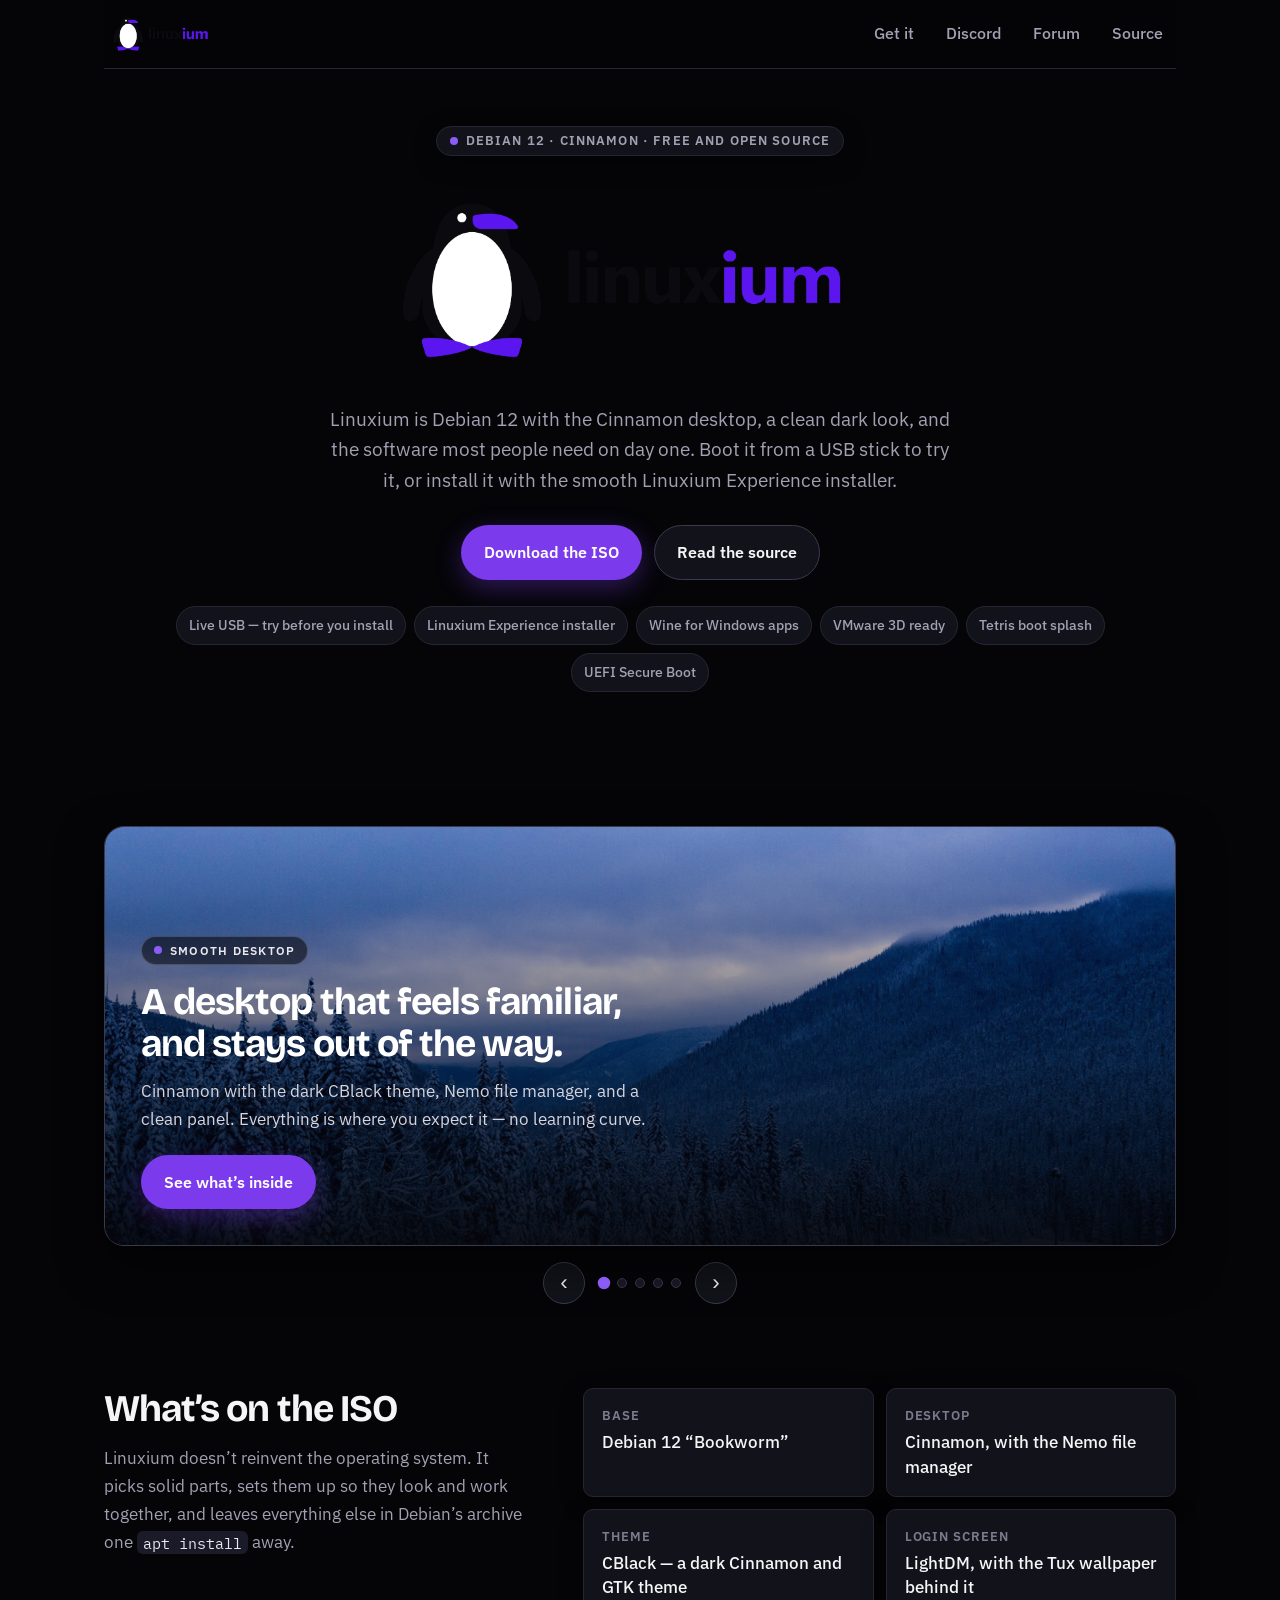
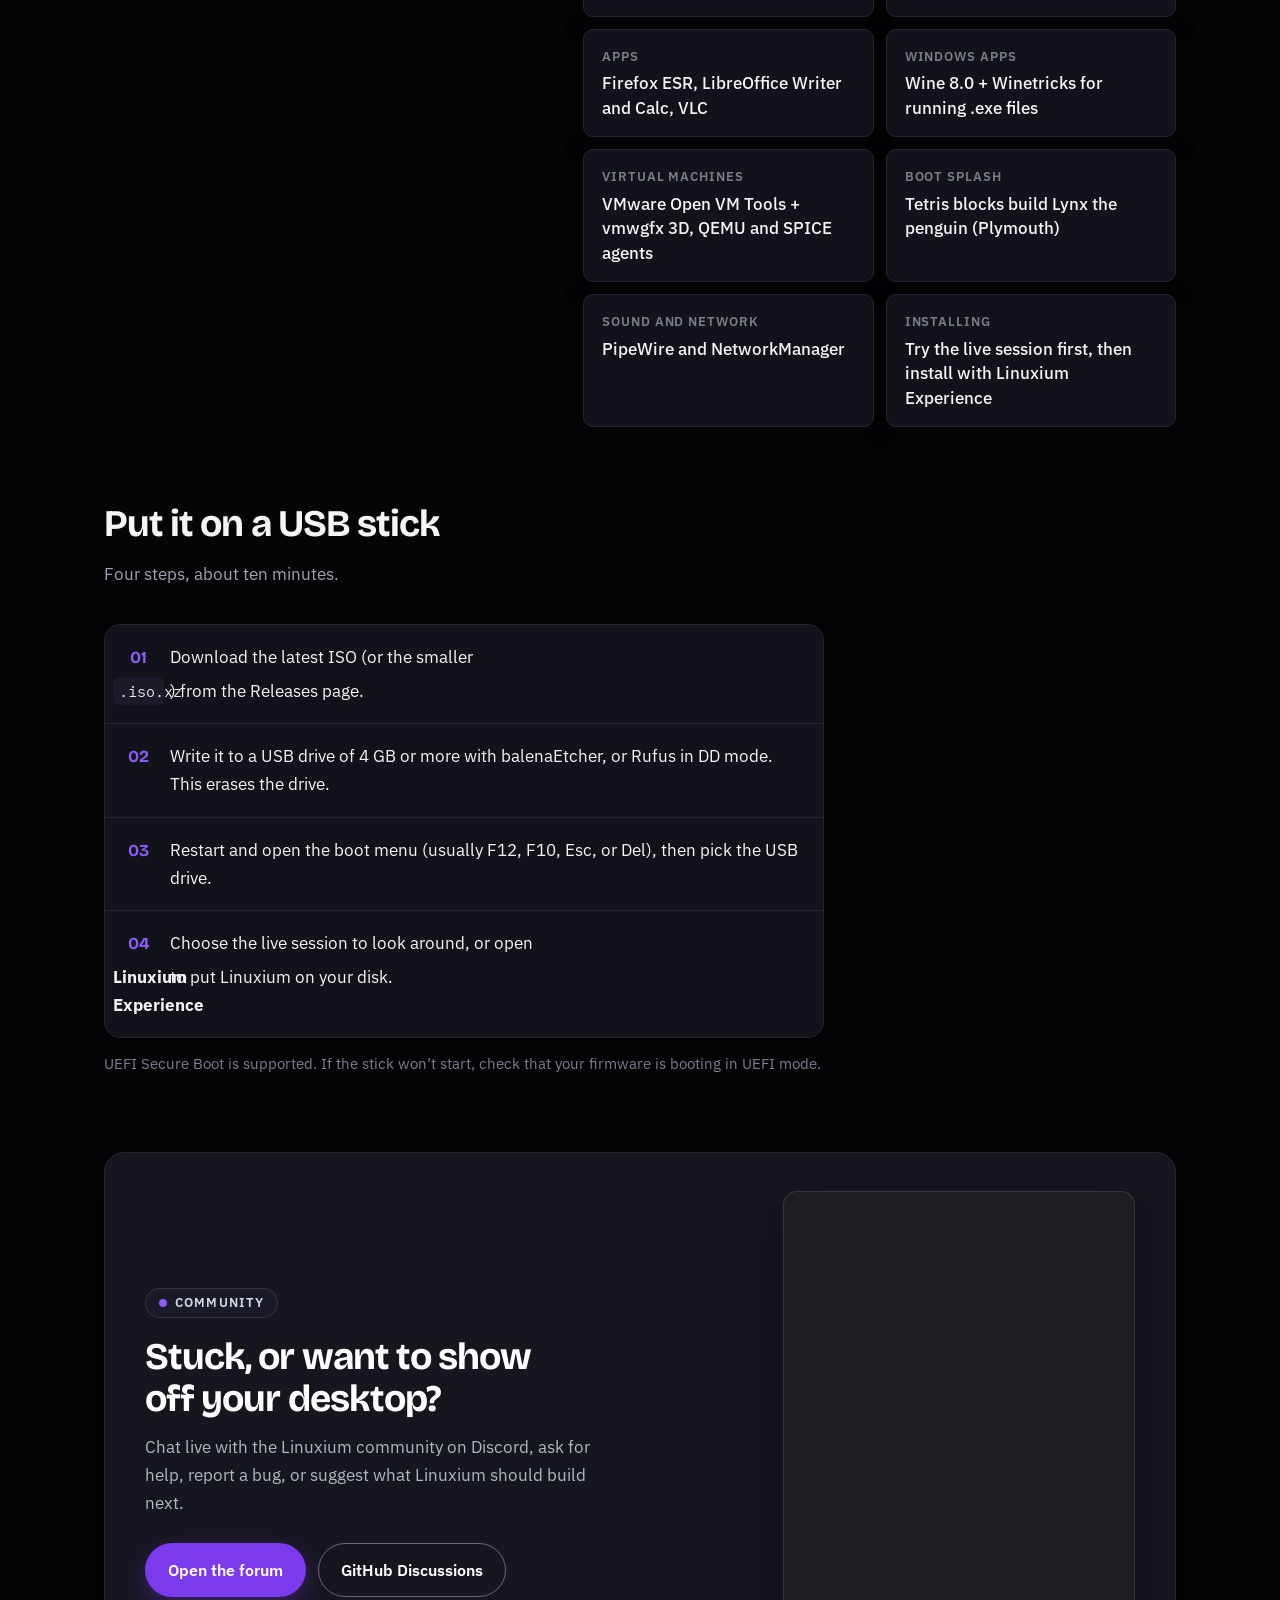
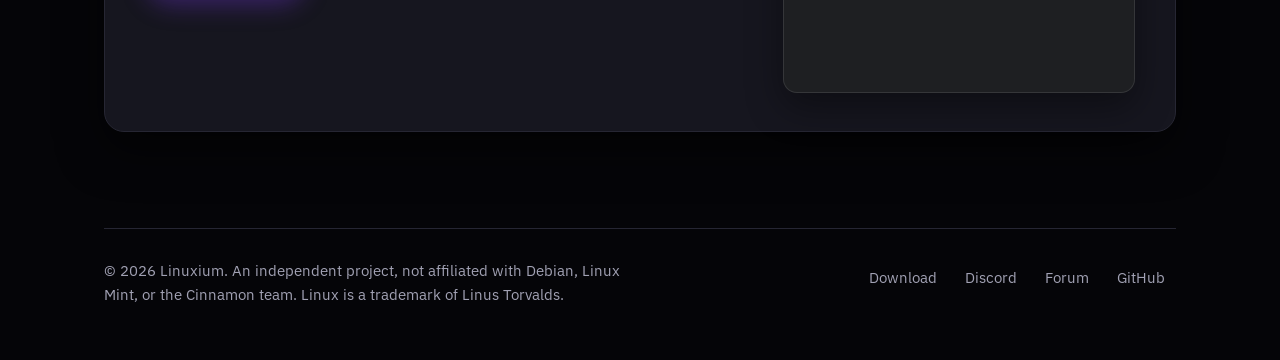
==== commit 65c5c416: "Use new GRUB background, intro banner, and revamped site with wordmark slideshow - New grub-bg.png (" ====
--- a/index.html
+++ b/index.html
@@ -4,9 +4,9 @@
 <meta charset="utf-8">
 <meta name="viewport" content="width=device-width, initial-scale=1">
 <title>Linuxium: Debian with the Cinnamon desktop</title>
-<meta name="description" content="Linuxium is a free Linux distribution built on Debian 12 with the Cinnamon desktop.">
-<meta name="theme-color" content="#f7f7f4">
-<link rel="icon" href="data:image/svg+xml,<svg xmlns=%22http://www.w3.org/2000/svg%22 viewBox=%220 0 100 100%22><text y=%22.9em%22 font-size=%2290%22>🐧</text></svg>">
+<meta name="description" content="Linuxium is a free Linux distribution built on Debian 12 with the Cinnamon desktop. Smooth, dark, and ready for Windows apps and VMware.">
+<meta name="theme-color" content="#050508">
+<link rel="icon" href="lynx.png">
 <link rel="preconnect" href="https://fonts.googleapis.com">
 <link rel="preconnect" href="https://fonts.gstatic.com" crossorigin>
 <link href="https://fonts.googleapis.com/css2?family=Bricolage+Grotesque:wght@600;700&family=IBM+Plex+Mono&family=IBM+Plex+Sans:wght@400;500;600&display=swap" rel="stylesheet">
@@ -17,7 +17,9 @@
 <div class="wrap">
 
   <header class="top">
-    <a class="brand" href="index.html">Linuxium</a>
+    <a class="brand" href="index.html" aria-label="Linuxium home">
+      <img src="linuxium-wordmark.png" alt="Linuxium" width="180" height="65">
+    </a>
     <nav aria-label="Main">
       <a href="#get">Get it</a>
       <a href="#community">Discord</a>
@@ -29,42 +31,73 @@
   <main id="main">
     <div class="hero">
       <span class="eyebrow">Debian 12 · Cinnamon · Free and open source</span>
-      <h1>Linux with a desktop you already know.</h1>
-      <p class="lead">Linuxium is Debian 12 with the Cinnamon desktop, a clean dark look, and the software most people need on day one. Boot it from a USB stick to try it, or install it.</p>
+      <img class="hero-wordmark" src="linuxium-wordmark.png" alt="Linuxium — Linux with a desktop you already know" width="560" height="204">
+      <p class="lead">Linuxium is Debian 12 with the Cinnamon desktop, a clean dark look, and the software most people need on day one. Boot it from a USB stick to try it, or install it with the smooth Linuxium Experience installer.</p>
       <div class="actions">
         <a class="btn main" href="https://github.com/playerz-4/linuxium/releases">Download the ISO</a>
         <a class="btn alt" href="https://github.com/playerz-4/linuxium">Read the source</a>
       </div>
       <ul class="chips">
         <li>Live USB — try before you install</li>
-        <li>Calamares installer</li>
+        <li>Linuxium Experience installer</li>
+        <li>Wine for Windows apps</li>
+        <li>VMware 3D ready</li>
+        <li>Tetris boot splash</li>
         <li>UEFI Secure Boot</li>
-        <li>64-bit PCs · 4 GB RAM recommended</li>
       </ul>
     </div>
 
-    <div class="desk" role="img" aria-label="Illustration of the Linuxium desktop: a terminal showing the system release file and a file manager over the Tux wallpaper">
-      <div class="win term">
-        <div class="tb">Terminal</div>
-<pre><span class="p">linuxium@linuxium:~$</span> cat /etc/os-release
-PRETTY_NAME="Linuxium 1.1"
-NAME="Linuxium"
-VERSION_ID="1.1"
-VERSION="1.1 (Playerz)"
-VERSION_CODENAME=bookworm
-ID=debian
-ID_LIKE=debian
-<span class="p">linuxium@linuxium:~$</span> <span class="cur"></span></pre>
-      </div>
-      <div class="win files">
-        <div class="tb">Home</div>
-        <ul>
-          <li>Desktop</li><li>Documents</li><li>Downloads</li>
-          <li>Music</li><li>Pictures</li><li>Videos</li>
-        </ul>
-      </div>
-      <div class="panel"><span>Menu</span><span>Terminal&nbsp;&nbsp;&nbsp;Files</span><span>10:24</span></div>
-    </div>
+    <section class="showcase" aria-roledescription="carousel" aria-label="Linuxium highlights">
+      <div class="slides" id="slides">
+        <article class="slide is-active" style="--slide-img:url('wallpaper.png')">
+          <div class="slide-copy">
+            <span class="slide-kicker">Smooth desktop</span>
+            <h2>A desktop that feels familiar, and stays out of the way.</h2>
+            <p>Cinnamon with the dark CBlack theme, Nemo file manager, and a clean panel. Everything is where you expect it — no learning curve.</p>
+            <a class="btn main" href="#inside">See what’s inside</a>
+          </div>
+        </article>
+        <article class="slide" style="--slide-img:url('grub-bg.png')">
+          <div class="slide-copy">
+            <span class="slide-kicker">Tetris boot</span>
+            <h2>Blocks fall. Lynx appears.</h2>
+            <p>The boot splash is a tiny Tetris game: coloured blocks drop into a well and build Lynx the penguin while your system starts.</p>
+            <a class="btn main" href="#get">Try the live USB</a>
+          </div>
+        </article>
+        <article class="slide" style="--slide-img:url('intro.png')">
+          <div class="slide-copy slide-copy-dark">
+            <span class="slide-kicker">Linuxium Experience</span>
+            <h2>Install with a smooth, dark installer.</h2>
+            <p>Circular step buttons rotate to guide you from welcome to finish. Partition, copy, and boot in a few clicks — no terminal needed.</p>
+            <a class="btn main" href="#get">How to install</a>
+          </div>
+        </article>
+        <article class="slide slide-gradient slide-wine">
+          <div class="slide-copy">
+            <span class="slide-kicker">Windows apps</span>
+            <h2>Run Windows software with Wine.</h2>
+            <p>Wine 8.0 and Winetricks are preinstalled. Double-click an <code>.exe</code> and it just opens — plus helpers for runtimes and fonts.</p>
+            <a class="btn main" href="#inside">What’s included</a>
+          </div>
+        </article>
+        <article class="slide slide-gradient slide-vm">
+          <div class="slide-copy">
+            <span class="slide-kicker">VMware ready</span>
+            <h2>Fast in VMware, with real 3D.</h2>
+            <p>Open VM Tools and vmwgfx acceleration are built in. Clipboard, drag-and-drop, and display resize work out of the box.</p>
+            <a class="btn main" href="#get">Get the ISO</a>
+          </div>
+        </article>
+      </div>
+      <div class="slideshow-controls">
+        <button class="slideshow-btn" id="prevSlide" type="button" aria-label="Previous slide">‹</button>
+        <div class="slideshow-dots" id="slideDots" role="tablist" aria-label="Choose slide"></div>
+        <button class="slideshow-btn" id="nextSlide" type="button" aria-label="Next slide">›</button>
+      </div>
+      <p class="slideshow-status" id="slideStatus" aria-live="polite"></p>
+      <noscript><p class="fine">Enable JavaScript to browse the highlights slideshow. All highlights are listed below.</p></noscript>
+    </section>
 
     <section class="split" id="inside">
       <div>
@@ -77,8 +110,11 @@
         <div><dt>Theme</dt><dd>CBlack — a dark Cinnamon and GTK theme</dd></div>
         <div><dt>Login screen</dt><dd>LightDM, with the Tux wallpaper behind it</dd></div>
         <div><dt>Apps</dt><dd>Firefox ESR, LibreOffice Writer and Calc, VLC</dd></div>
+        <div><dt>Windows apps</dt><dd>Wine 8.0 + Winetricks for running .exe files</dd></div>
+        <div><dt>Virtual machines</dt><dd>VMware Open VM Tools + vmwgfx 3D, QEMU and SPICE agents</dd></div>
+        <div><dt>Boot splash</dt><dd>Tetris blocks build Lynx the penguin (Plymouth)</dd></div>
         <div><dt>Sound and network</dt><dd>PipeWire and NetworkManager</dd></div>
-        <div><dt>Installing</dt><dd>Try the live session first, then install from it with Calamares</dd></div>
+        <div><dt>Installing</dt><dd>Try the live session first, then install with Linuxium Experience</dd></div>
       </dl>
     </section>
 
@@ -88,10 +124,10 @@
         <p>Four steps, about ten minutes.</p>
       </div>
       <ol class="steps">
-        <li>Download the latest ISO from the Releases page.</li>
+        <li>Download the latest ISO (or the smaller <code>.iso.xz</code>) from the Releases page.</li>
         <li>Write it to a USB drive of 4 GB or more with balenaEtcher, or Rufus in DD mode. This erases the drive.</li>
         <li>Restart and open the boot menu (usually F12, F10, Esc, or Del), then pick the USB drive.</li>
-        <li>Choose the live session to look around, or the installer to put Linuxium on your disk.</li>
+        <li>Choose the live session to look around, or open <strong>Linuxium Experience</strong> to put Linuxium on your disk.</li>
       </ol>
       <p class="fine steps-note">UEFI Secure Boot is supported. If the stick won’t start, check that your firmware is booting in UEFI mode.</p>
     </section>
@@ -125,5 +161,63 @@
   </footer>
 
 </div>
+<script>
+(function(){
+  var slides = Array.prototype.slice.call(document.querySelectorAll('.slide'));
+  var dotsWrap = document.getElementById('slideDots');
+  var status = document.getElementById('slideStatus');
+  var prev = document.getElementById('prevSlide');
+  var next = document.getElementById('nextSlide');
+  if(!slides.length || !dotsWrap) return;
+  var titles = slides.map(function(s){
+    var h = s.querySelector('h2');
+    return h ? h.textContent.trim() : 'Slide';
+  });
+  var current = 0, timer = null;
+  var reduced = window.matchMedia('(prefers-reduced-motion: reduce)').matches;
+  function show(i){
+    current = (i + slides.length) % slides.length;
+    slides.forEach(function(s, j){
+      s.classList.toggle('is-active', j === current);
+      s.setAttribute('aria-hidden', j === current ? 'false' : 'true');
+    });
+    Array.prototype.forEach.call(dotsWrap.children, function(d, j){
+      d.classList.toggle('is-active', j === current);
+      d.setAttribute('aria-selected', j === current ? 'true' : 'false');
+    });
+    if(status) status.textContent = 'Slide ' + (current + 1) + ' of ' + slides.length + ': ' + titles[current];
+  }
+  function go(i){ show(i); restart(); }
+  function restart(){
+    if(timer) clearInterval(timer);
+    if(reduced) return;
+    timer = setInterval(function(){ show(current + 1); }, 5200);
+  }
+  titles.forEach(function(t, i){
+    var b = document.createElement('button');
+    b.type = 'button';
+    b.className = 'slideshow-dot';
+    b.setAttribute('role', 'tab');
+    b.setAttribute('aria-label', 'Go to slide ' + (i + 1) + ': ' + t);
+    b.addEventListener('click', function(){ go(i); });
+    dotsWrap.appendChild(b);
+  });
+  if(prev) prev.addEventListener('click', function(){ go(current - 1); });
+  if(next) next.addEventListener('click', function(){ go(current + 1); });
+  var showcase = document.querySelector('.showcase');
+  if(showcase){
+    showcase.addEventListener('mouseenter', function(){ if(timer) clearInterval(timer); });
+    showcase.addEventListener('mouseleave', restart);
+    showcase.addEventListener('focusin', function(){ if(timer) clearInterval(timer); });
+    showcase.addEventListener('focusout', restart);
+    showcase.addEventListener('keydown', function(e){
+      if(e.key === 'ArrowLeft'){ go(current - 1); }
+      if(e.key === 'ArrowRight'){ go(current + 1); }
+    });
+  }
+  show(0);
+  restart();
+})();
+</script>
 </body>
 </html>
--- a/style.css
+++ b/style.css
@@ -1,24 +1,24 @@
-/* Linuxium — clean site theme
-   Palette: warm off-white page, deep ink text, one amber accent (Tux). */
+/* Linuxium — dark site theme (matches wordmark + GRUB background)
+   Palette: near-black page, deep purple surfaces, bright purple accent. */
 
 :root{
-  --bg:#f7f7f4;
-  --surface:#ffffff;
-  --surface-soft:#eef0ec;
-  --ink:#182026;
-  --muted:#5d6b74;
-  --faint:#84929b;
-  --line:#dde2dc;
-  --line-strong:#c9d1c9;
-  --accent:#f2b705;
-  --accent-hover:#ffc61a;
-  --accent-ink:#241a00;
-  --dark:#141a1f;
-  --dark-2:#1e262d;
+  --bg:#050508;
+  --surface:#12121a;
+  --surface-soft:#1a1a28;
+  --ink:#f5f5f7;
+  --muted:#a1a1b3;
+  --faint:#7c7c90;
+  --line:#262633;
+  --line-strong:#3a3a4d;
+  --accent:#7c3aed;
+  --accent-hover:#8b5cf6;
+  --accent-ink:#ffffff;
+  --dark:#0a0a12;
+  --dark-2:#16161f;
   --radius:16px;
   --radius-sm:10px;
-  --shadow:0 18px 45px rgba(24,32,38,.10);
-  --shadow-sm:0 6px 22px rgba(24,32,38,.07);
+  --shadow:0 18px 45px rgba(0,0,0,.55);
+  --shadow-sm:0 6px 22px rgba(0,0,0,.4);
   --display:"Bricolage Grotesque","Segoe UI",system-ui,sans-serif;
   --body:"IBM Plex Sans","Segoe UI",system-ui,-apple-system,sans-serif;
   --mono:"IBM Plex Mono",ui-monospace,SFMono-Regular,Menlo,Consolas,monospace;
@@ -33,14 +33,14 @@
   -webkit-font-smoothing:antialiased;
   text-rendering:optimizeLegibility;
 }
-::selection{background:var(--accent);color:var(--accent-ink)}
+::selection{background:var(--accent);color:#fff}
 a{color:inherit}
 img{max-width:100%}
-:focus-visible{outline:3px solid var(--accent);outline-offset:3px;border-radius:4px}
+:focus-visible{outline:3px solid var(--accent-hover);outline-offset:3px;border-radius:4px}
 
 .skip{
   position:absolute;left:16px;top:-60px;z-index:50;
-  background:var(--ink);color:#fff;padding:10px 16px;border-radius:0 0 8px 8px;
+  background:var(--accent);color:#fff;padding:10px 16px;border-radius:0 0 8px 8px;
   text-decoration:none;font-weight:600;transition:top .15s ease;
 }
 .skip:focus{top:0}
@@ -51,27 +51,20 @@
 .top{
   position:sticky;top:0;z-index:20;
   display:flex;justify-content:space-between;align-items:center;gap:24px;
-  padding:16px 0;
-  background:rgba(247,247,244,.86);
+  padding:12px 0;
+  background:rgba(5,5,8,.86);
   backdrop-filter:blur(14px);-webkit-backdrop-filter:blur(14px);
   border-bottom:1px solid var(--line);
 }
-.brand{
-  display:inline-flex;align-items:center;gap:10px;
-  font:700 1.35rem/1 var(--display);letter-spacing:-.02em;text-decoration:none;
-}
-.brand::before{
-  content:"";width:34px;height:34px;border-radius:10px;flex:none;
-  background:var(--dark) url("lynx.png") center/cover no-repeat;
-  box-shadow:inset 0 0 0 1px rgba(255,255,255,.14);
-}
+.brand{display:inline-flex;align-items:center;text-decoration:none;line-height:0}
+.brand img{height:44px;width:auto;display:block}
 .top nav{display:flex;gap:6px;flex-wrap:wrap}
 .top nav a{
   color:var(--muted);text-decoration:none;font-weight:500;font-size:.98rem;
   padding:8px 13px;border-radius:999px;transition:background .15s ease,color .15s ease;
 }
 .top nav a:hover{background:var(--surface-soft);color:var(--ink)}
-.top nav a[aria-current]{background:var(--ink);color:#fff}
+.top nav a[aria-current]{background:var(--accent);color:#fff}
 
 /* ---------- type & shared ---------- */
 h1{font:700 clamp(2.6rem,6vw,4.3rem)/1.03 var(--display);letter-spacing:-.035em;text-wrap:balance}
@@ -79,7 +72,7 @@
 h3{font:600 1.22rem/1.3 var(--display);letter-spacing:-.01em}
 .lead{max-width:58ch;color:var(--muted);font-size:1.19rem;line-height:1.6}
 .fine{color:var(--faint);font-size:.92rem}
-code{font-family:var(--mono);font-size:.9em;background:var(--surface-soft);padding:.1em .38em;border-radius:6px}
+code{font-family:var(--mono);font-size:.9em;background:var(--surface-soft);padding:.1em .38em;border-radius:6px;color:#e9e9f0}
 
 .eyebrow{
   display:inline-flex;align-items:center;gap:8px;
@@ -87,7 +80,7 @@
   background:var(--surface);border:1px solid var(--line);
   padding:8px 13px;border-radius:999px;box-shadow:var(--shadow-sm);
 }
-.eyebrow::before{content:"";width:8px;height:8px;border-radius:50%;background:var(--accent);flex:none}
+.eyebrow::before{content:"";width:8px;height:8px;border-radius:50%;background:var(--accent-hover);flex:none}
 
 .actions{display:flex;gap:12px;flex-wrap:wrap;align-items:center}
 .btn{
@@ -95,10 +88,10 @@
   padding:13px 22px;border-radius:999px;font-weight:600;font-size:1rem;text-decoration:none;
   border:1px solid transparent;transition:transform .15s ease,background .15s ease,border-color .15s ease,box-shadow .15s ease;
 }
-.btn.main{background:var(--accent);color:var(--accent-ink);box-shadow:0 8px 20px rgba(242,183,5,.30)}
+.btn.main{background:var(--accent);color:#fff;box-shadow:0 8px 24px rgba(124,58,237,.35)}
 .btn.main:hover{background:var(--accent-hover);transform:translateY(-1px)}
 .btn.alt{background:var(--surface);border-color:var(--line-strong);color:var(--ink)}
-.btn.alt:hover{border-color:var(--ink);transform:translateY(-1px)}
+.btn.alt:hover{border-color:var(--accent-hover);transform:translateY(-1px)}
 .btn.on-dark{background:transparent;border-color:rgba(255,255,255,.35);color:#fff}
 .btn.on-dark:hover{border-color:#fff}
 
@@ -110,46 +103,85 @@
 }
 
 /* ---------- hero ---------- */
-.hero{padding:76px 0 54px;text-align:left}
-.hero h1{max-width:14ch;margin:22px 0 20px}
-.hero .lead{margin-bottom:32px}
-.hero .fine{margin-top:18px}
-.hero .chips{margin-top:26px}
-
-/* desktop mockup */
-.desk{
-  container-type:inline-size;position:relative;aspect-ratio:16/9;
-  border-radius:20px;overflow:hidden;margin-bottom:8px;
-  border:1px solid var(--line-strong);
-  background:#525252 url("wallpaper.png") center/cover no-repeat;
-  box-shadow:var(--shadow);
-}
-.win{
-  position:absolute;background:rgba(24,31,37,.97);border-radius:10px;
-  box-shadow:0 16px 44px rgba(0,0,0,.42);overflow:hidden;
-  font-size:1.22cqw;line-height:1.55;color:#d5dde2;
-  border:1px solid rgba(255,255,255,.09);
-}
-.tb{
-  display:flex;align-items:center;gap:.5em;
-  background:#28323a;padding:.55em .9em;color:#c5d0d5;font-weight:500;
-}
-.tb::before{content:"";width:.62em;height:.62em;border-radius:50%;background:#e0655a;
-  box-shadow:.95em 0 0 #e8b23a,1.9em 0 0 #63b06a;margin-right:1.9em;flex:none}
-.term{left:4%;top:9%;width:41%;font-family:var(--mono)}
-.term pre{padding:1em 1.1em;font:inherit;white-space:pre-wrap;word-break:break-word}
-.term .p{color:var(--accent)}
-.cur{display:inline-block;width:.6em;height:1.1em;background:#d5dde2;vertical-align:-.2em;animation:blink 1.1s steps(1) infinite}
-@keyframes blink{50%{opacity:0}}
-.files{left:58%;top:16%;width:36%}
-.files ul{list-style:none;display:grid;grid-template-columns:repeat(3,1fr);gap:1.3em .9em;padding:1.3em 1.1em}
-.files li{font-size:.92em}
-.files li::before{content:"";display:block;width:2.1em;height:1.6em;background:linear-gradient(180deg,#ffd34d,var(--accent));border-radius:.25em;margin-bottom:.4em}
-.panel{
-  position:absolute;left:0;right:0;bottom:0;
-  display:flex;justify-content:space-between;gap:16px;
-  padding:.7em 1.2em;background:rgba(16,21,26,.95);color:#c5d0d5;font-size:1.12cqw;
-}
+.hero{padding:56px 0 40px;text-align:center}
+.hero .eyebrow{margin-bottom:22px}
+.hero-wordmark{width:min(560px,88vw);height:auto;margin:0 auto 22px;display:block}
+.hero .lead{margin:0 auto 30px}
+.hero .actions{justify-content:center}
+.hero .chips{justify-content:center;margin-top:26px}
+
+/* ---------- slideshow ---------- */
+.showcase{margin:18px 0 8px}
+.slides{
+  position:relative;overflow:hidden;border-radius:20px;
+  border:1px solid var(--line-strong);box-shadow:var(--shadow);
+  min-height:420px;background:var(--dark);
+}
+.slide{
+  position:absolute;inset:0;display:flex;align-items:flex-end;
+  padding:36px;opacity:0;visibility:hidden;transform:scale(1.02);
+  transition:opacity .6s ease,transform .6s ease,visibility .6s;
+  background:var(--dark);
+}
+.slide::before{
+  content:"";position:absolute;inset:0;
+  background:var(--slide-img,none) center/cover no-repeat;
+}
+.slide::after{
+  content:"";position:absolute;inset:0;
+  background:linear-gradient(180deg,rgba(5,5,8,.15) 0%,rgba(5,5,8,.55) 55%,rgba(5,5,8,.92) 100%);
+}
+.slide-gradient::before{
+  background:
+    radial-gradient(120% 90% at 80% 10%,rgba(124,58,237,.55),transparent 60%),
+    radial-gradient(90% 80% at 10% 90%,rgba(76,29,149,.5),transparent 60%),
+    linear-gradient(160deg,#1a0b2e,#050508 70%);
+}
+.slide-wine::before{
+  background:
+    radial-gradient(110% 90% at 85% 15%,rgba(124,58,237,.6),transparent 55%),
+    radial-gradient(80% 70% at 15% 85%,rgba(59,130,246,.35),transparent 60%),
+    linear-gradient(150deg,#1e1b4b,#050508 75%);
+}
+.slide-vm::before{
+  background:
+    radial-gradient(110% 90% at 15% 15%,rgba(124,58,237,.55),transparent 55%),
+    radial-gradient(80% 70% at 85% 85%,rgba(16,185,129,.28),transparent 60%),
+    linear-gradient(150deg,#0f172a,#050508 75%);
+}
+.slide.is-active{opacity:1;visibility:visible;transform:scale(1)}
+.slide-copy{position:relative;z-index:1;max-width:640px}
+.slide-kicker{
+  display:inline-flex;align-items:center;gap:8px;
+  font:600 .78rem/1 var(--body);letter-spacing:.1em;text-transform:uppercase;
+  color:#e9e9f0;background:rgba(5,5,8,.55);border:1px solid rgba(255,255,255,.18);
+  padding:7px 12px;border-radius:999px;margin-bottom:16px;
+}
+.slide-kicker::before{content:"";width:8px;height:8px;border-radius:50%;background:var(--accent-hover);flex:none}
+.slide-copy h2{color:#fff;margin-bottom:12px}
+.slide-copy p{color:#d5d5e0;margin-bottom:22px;max-width:52ch}
+.slide-copy code{background:rgba(255,255,255,.14);color:#fff}
+.slide-copy-dark h2,.slide-copy-dark p{color:#1a1a2e}
+.slide-copy-dark p{color:#3a3a4d}
+.slide-copy-dark .slide-kicker{background:rgba(255,255,255,.7);border-color:rgba(0,0,0,.12);color:#1a1a2e}
+.slideshow-controls{
+  display:flex;align-items:center;justify-content:center;gap:14px;margin-top:16px;
+}
+.slideshow-btn{
+  width:42px;height:42px;border-radius:50%;border:1px solid var(--line-strong);
+  background:var(--surface);color:var(--ink);font-size:1.4rem;line-height:1;cursor:pointer;
+  display:inline-flex;align-items:center;justify-content:center;
+  transition:background .15s ease,border-color .15s ease,transform .15s ease;
+}
+.slideshow-btn:hover{background:var(--accent);border-color:var(--accent);transform:translateY(-1px)}
+.slideshow-dots{display:flex;gap:8px;align-items:center}
+.slideshow-dot{
+  width:10px;height:10px;border-radius:50%;border:1px solid var(--line-strong);
+  background:var(--surface-soft);cursor:pointer;padding:0;
+  transition:background .15s ease,transform .15s ease;
+}
+.slideshow-dot.is-active{background:var(--accent-hover);border-color:var(--accent-hover);transform:scale(1.25)}
+.slideshow-status{position:absolute;width:1px;height:1px;overflow:hidden;clip:rect(0 0 0 0);white-space:nowrap}
 
 /* ---------- sections ---------- */
 section{padding:76px 0 0}
@@ -177,7 +209,7 @@
 .steps li + li{border-top:1px solid var(--line)}
 .steps li::before{
   content:counter(s,decimal-leading-zero);text-align:center;
-  font:700 1.05rem/1.4 var(--display);color:#b78a00;
+  font:700 1.05rem/1.4 var(--display);color:var(--accent-hover);
 }
 .steps-note{max-width:720px;margin-top:14px}
 
@@ -185,7 +217,8 @@
 .band{
   display:flex;justify-content:space-between;align-items:center;gap:28px;flex-wrap:wrap;
   margin-top:84px;padding:38px 40px;border-radius:20px;
-  background:var(--dark);color:#fff;box-shadow:var(--shadow);
+  background:var(--dark-2);color:#fff;box-shadow:var(--shadow);
+  border:1px solid var(--line);
 }
 .band h2{color:#fff}
 .band p{color:#aeb9c1;margin-top:8px;max-width:48ch}
@@ -200,7 +233,7 @@
 .community-copy p{margin-top:12px}
 .community-copy .actions{margin-top:26px}
 .eyebrow-dark{
-  background:var(--dark-2);
+  background:var(--surface-soft);
   border-color:rgba(255,255,255,.12);
   color:#d5dde2;
   box-shadow:none;
@@ -235,7 +268,7 @@
 }
 .board:hover{transform:translateY(-2px);box-shadow:var(--shadow);border-color:var(--line-strong)}
 .board p{color:var(--muted);margin-top:6px}
-.go{color:#9a7400;font-weight:600;text-decoration:none;display:inline-flex;gap:6px;align-items:center}
+.go{color:var(--accent-hover);font-weight:600;text-decoration:none;display:inline-flex;gap:6px;align-items:center}
 .go::after{content:"→";transition:transform .15s ease}
 .go:hover{text-decoration:underline}
 .go:hover::after{transform:translateX(3px)}
@@ -248,7 +281,7 @@
 }
 .rules li::before{
   content:"";position:absolute;left:16px;top:1.35em;
-  width:9px;height:9px;border-radius:50%;background:var(--accent);
+  width:9px;height:9px;border-radius:50%;background:var(--accent-hover);
 }
 
 /* ---------- footer ---------- */
@@ -269,21 +302,22 @@
   .band{padding:30px 24px}
   .community-band{grid-template-columns:1fr;gap:28px}
   .discord-embed{justify-self:center;max-width:100%}
+  .slides{min-height:460px}
+  .slide{padding:26px}
 }
 @media(max-width:640px){
   .wrap{padding:0 18px}
-  .hero{padding:48px 0 36px}
+  .hero{padding:40px 0 28px}
   section{padding-top:56px}
   dl{grid-template-columns:1fr}
-  .desk{aspect-ratio:4/5}
-  .term{left:5%;width:90%;top:6%;font-size:3.2cqw}
-  .files{display:none}
-  .panel{font-size:3cqw}
+  .brand img{height:38px}
   .top nav a{padding:8px 9px}
+  .slides{min-height:520px}
+  .slide{align-items:flex-end;padding:22px}
 }
 @media(prefers-reduced-motion:reduce){
-  .cur{animation:none}
   html{scroll-behavior:auto}
-  .btn:hover,.board:hover{transform:none}
+  .btn:hover,.board:hover,.slideshow-btn:hover{transform:none}
   .go::after{transition:none}
-}
+  .slide{transition:none}
+}
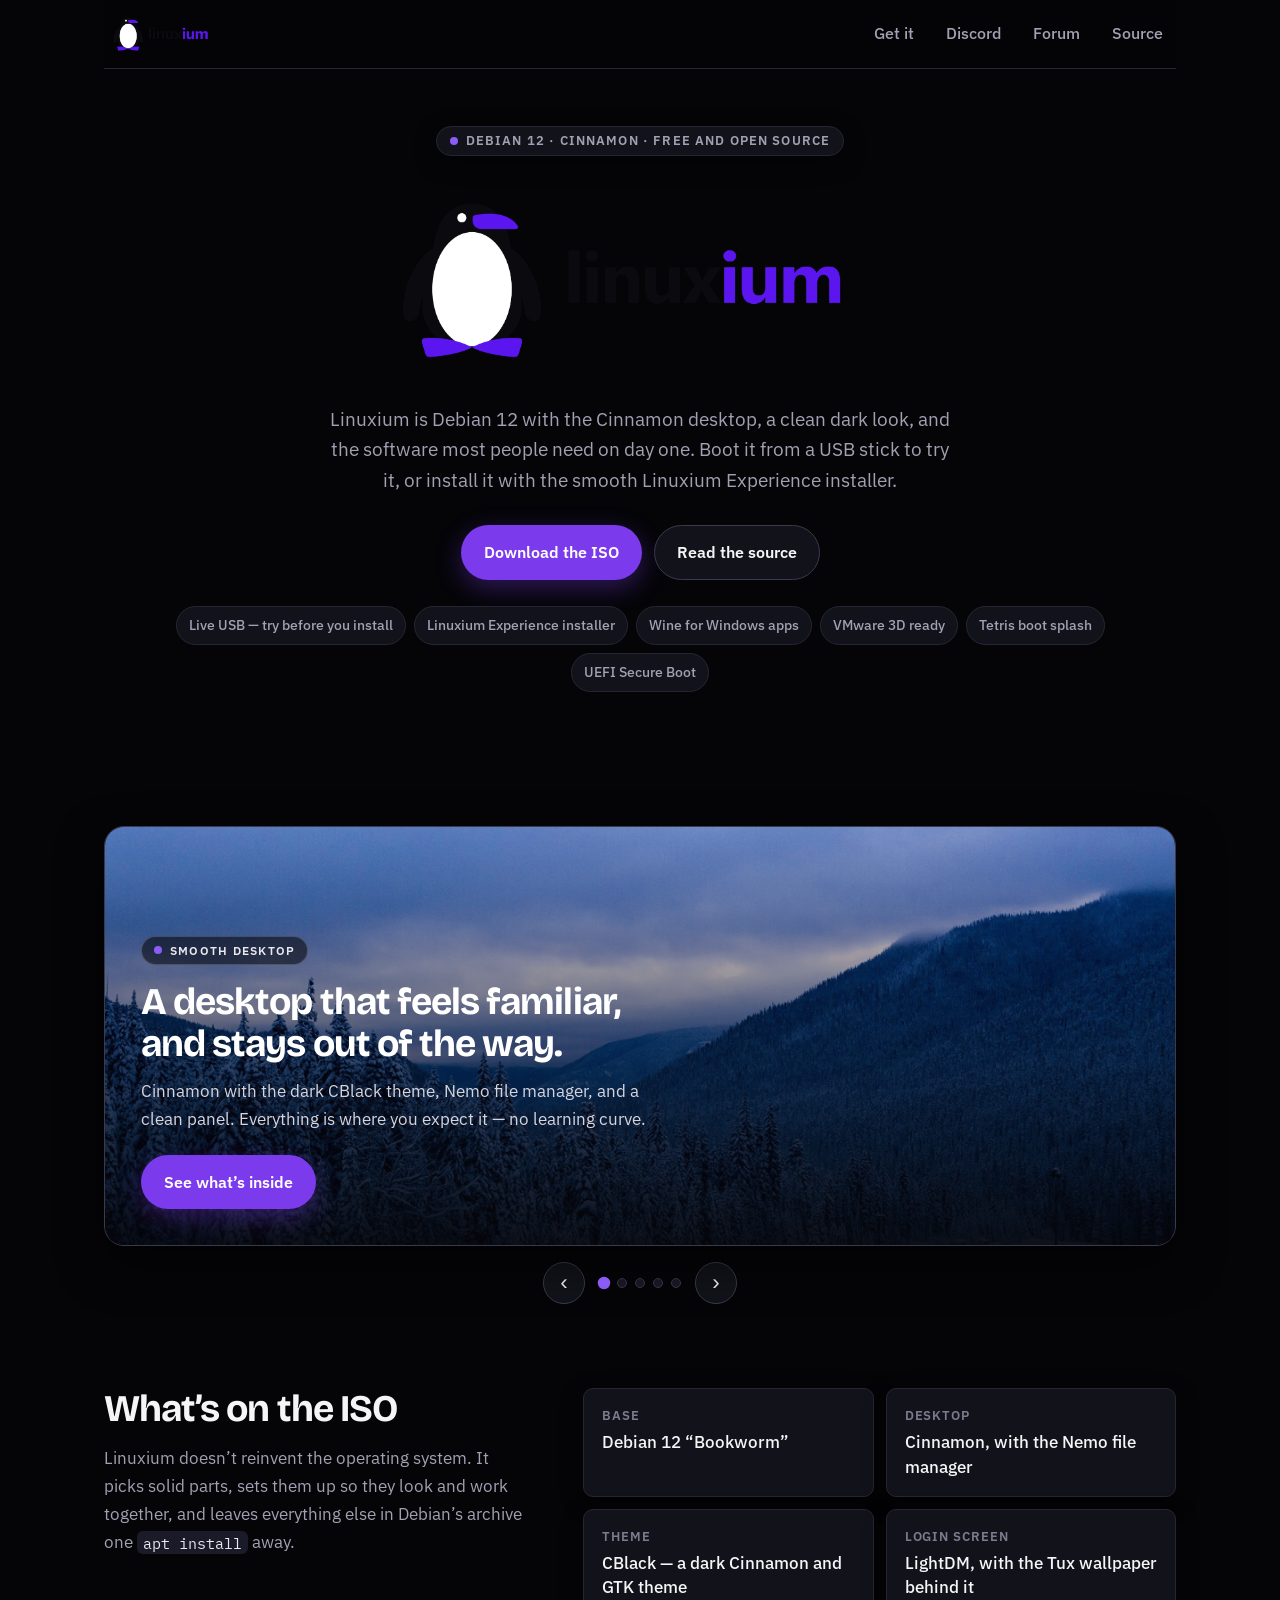
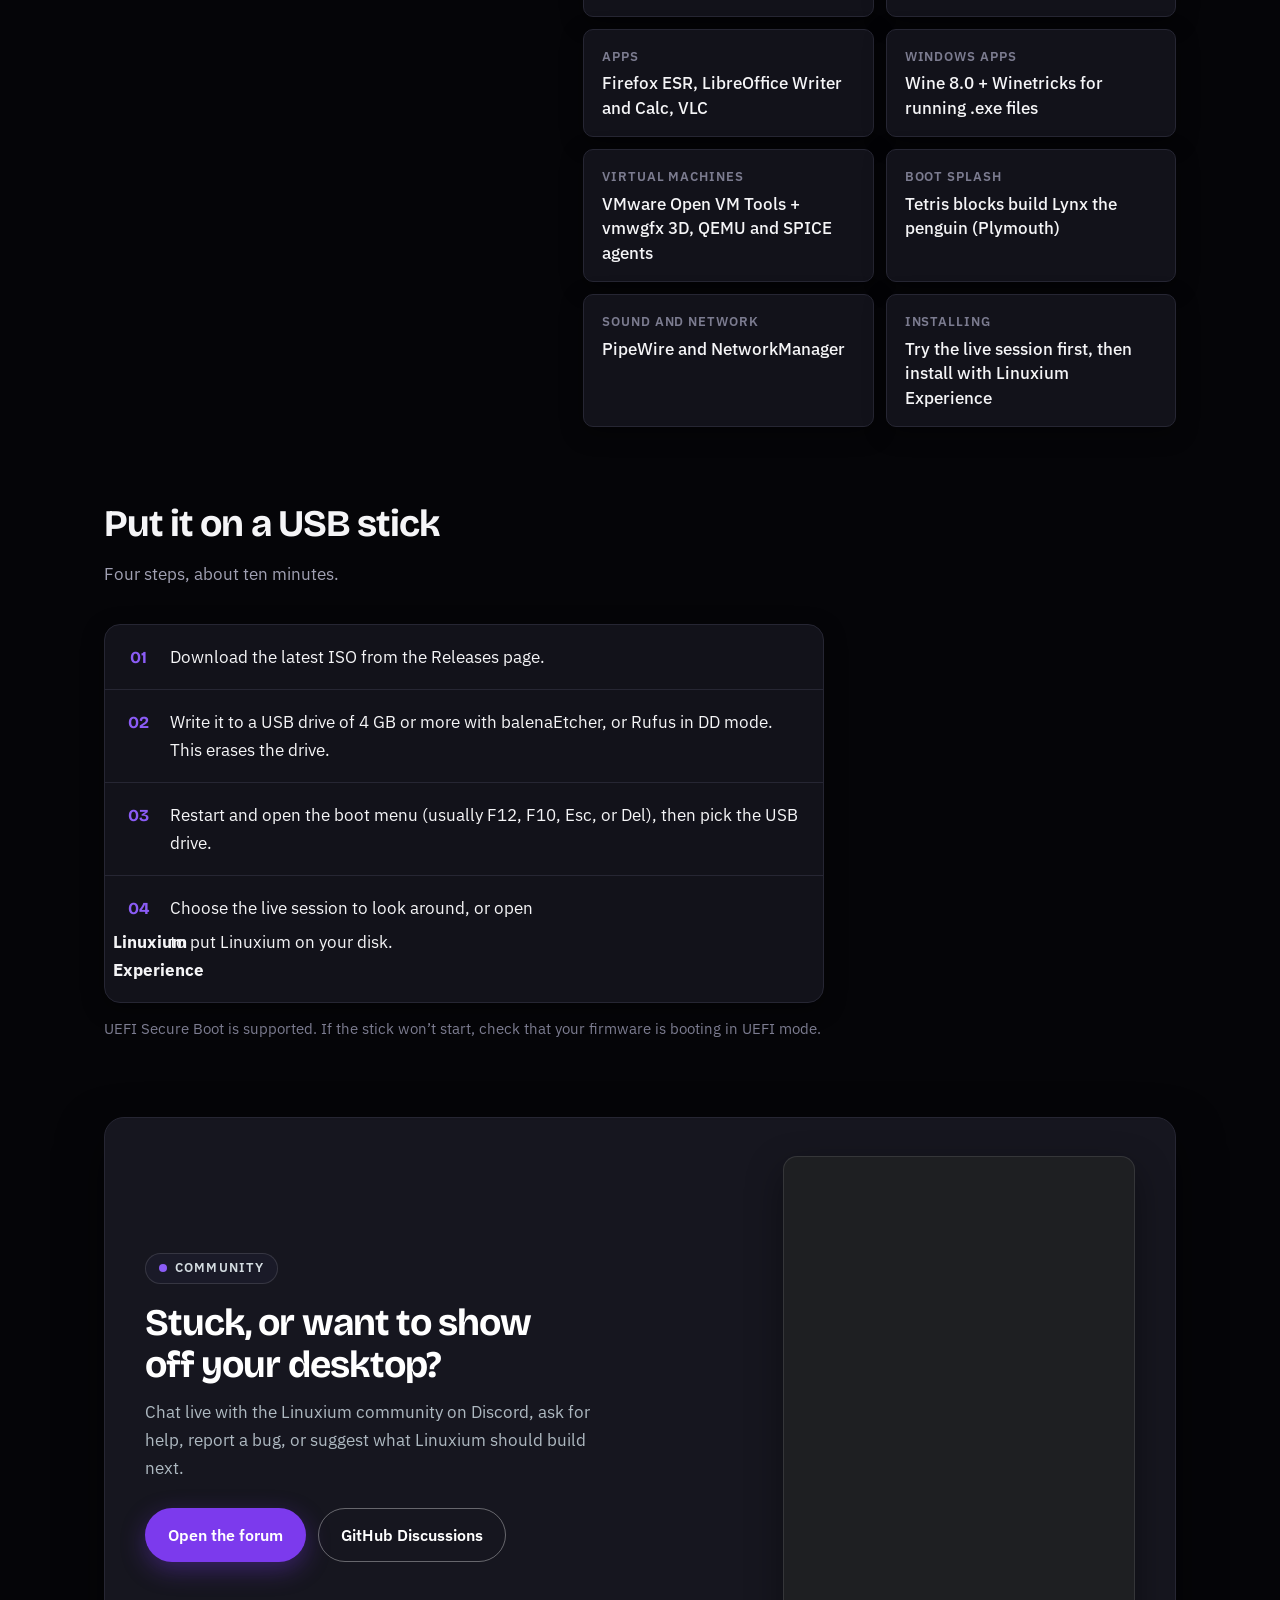
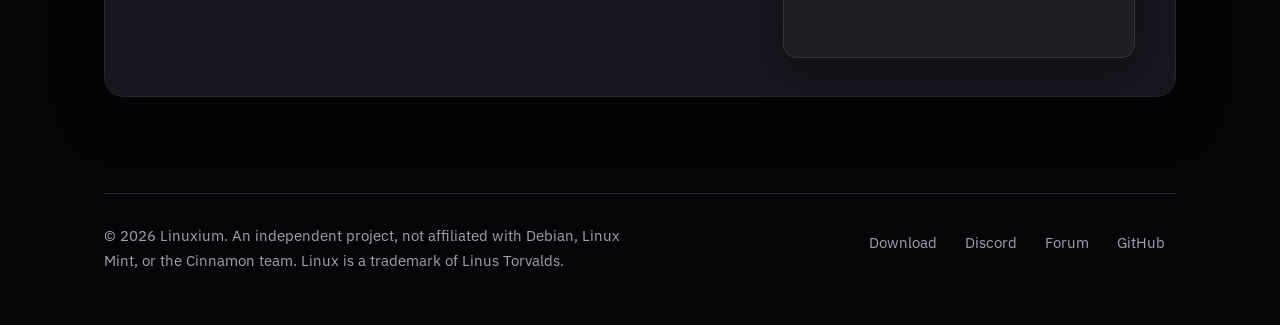
==== commit 50b4cffa: "Keep only the main compressed ISO (drop redundant .iso.xz copy) The .iso is already compressed insid" ====
--- a/index.html
+++ b/index.html
@@ -124,7 +124,7 @@
         <p>Four steps, about ten minutes.</p>
       </div>
       <ol class="steps">
-        <li>Download the latest ISO (or the smaller <code>.iso.xz</code>) from the Releases page.</li>
+        <li>Download the latest ISO from the Releases page.</li>
         <li>Write it to a USB drive of 4 GB or more with balenaEtcher, or Rufus in DD mode. This erases the drive.</li>
         <li>Restart and open the boot menu (usually F12, F10, Esc, or Del), then pick the USB drive.</li>
         <li>Choose the live session to look around, or open <strong>Linuxium Experience</strong> to put Linuxium on your disk.</li>
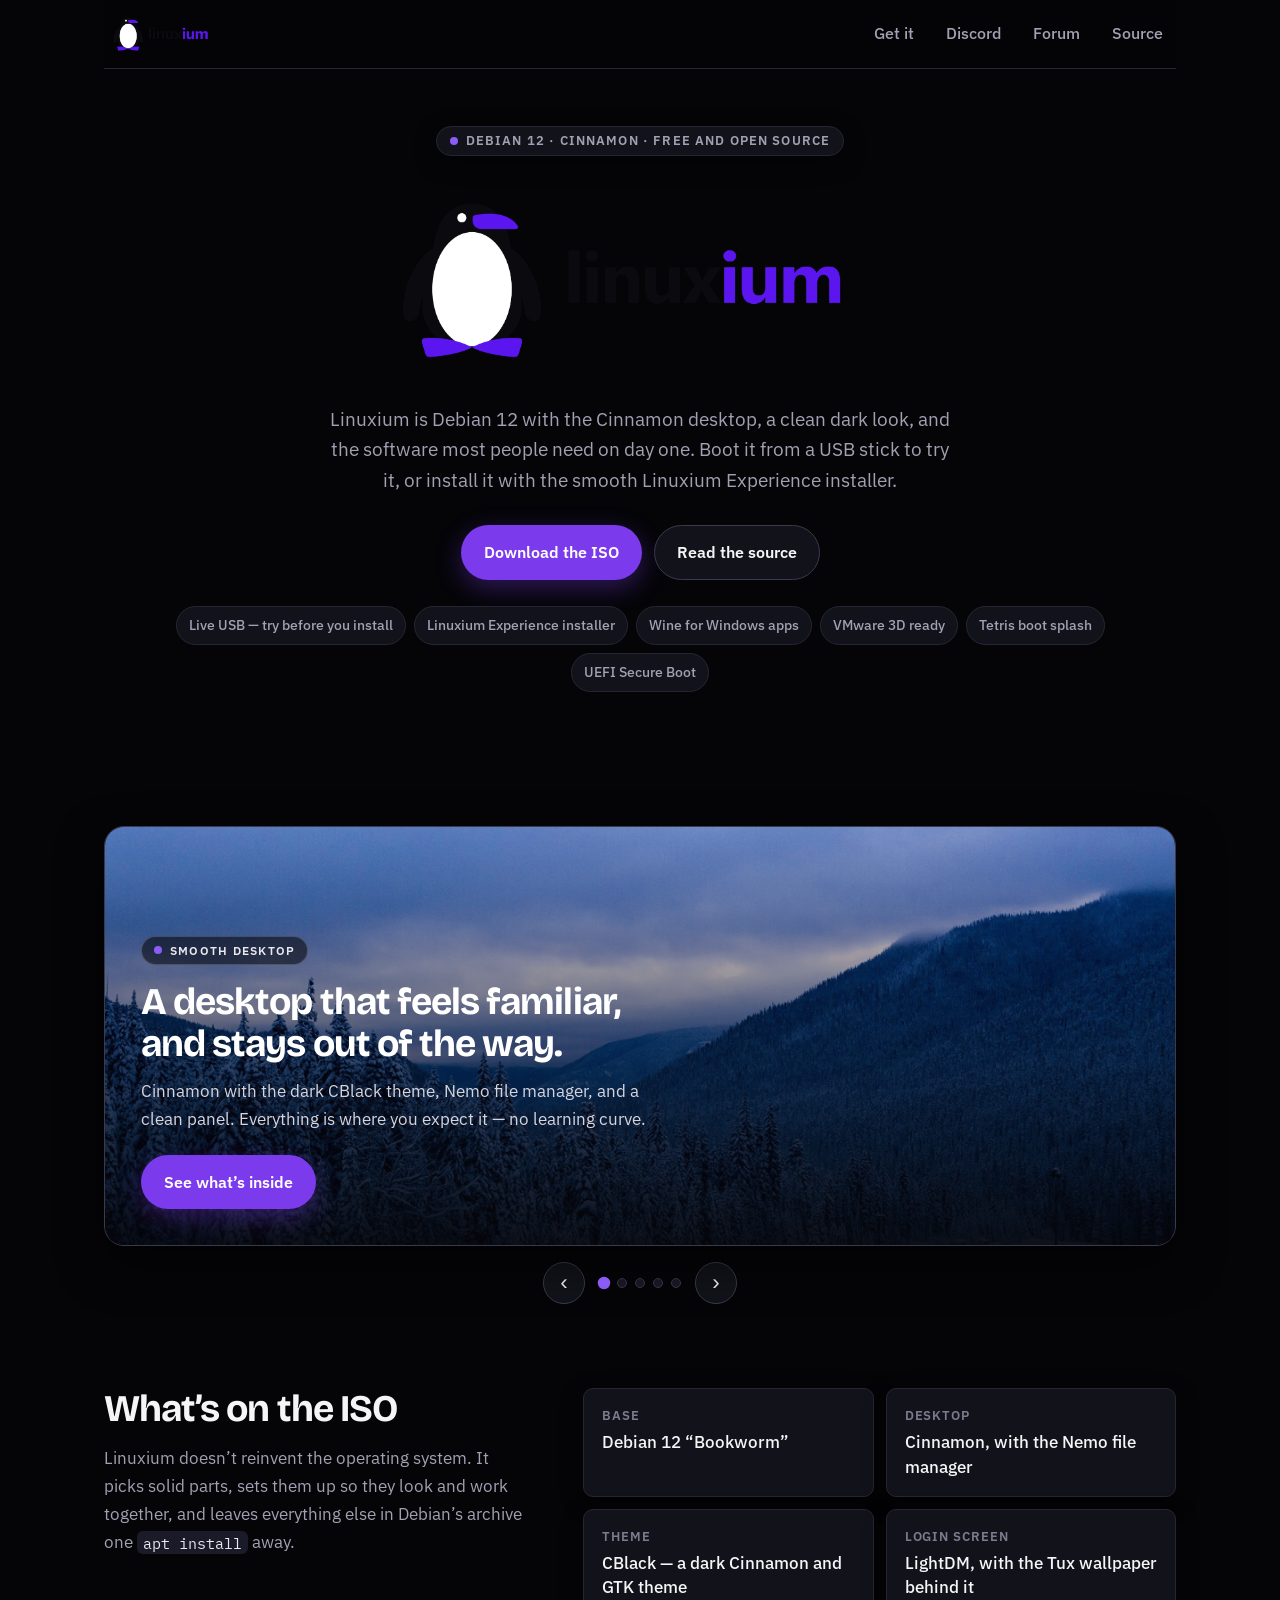
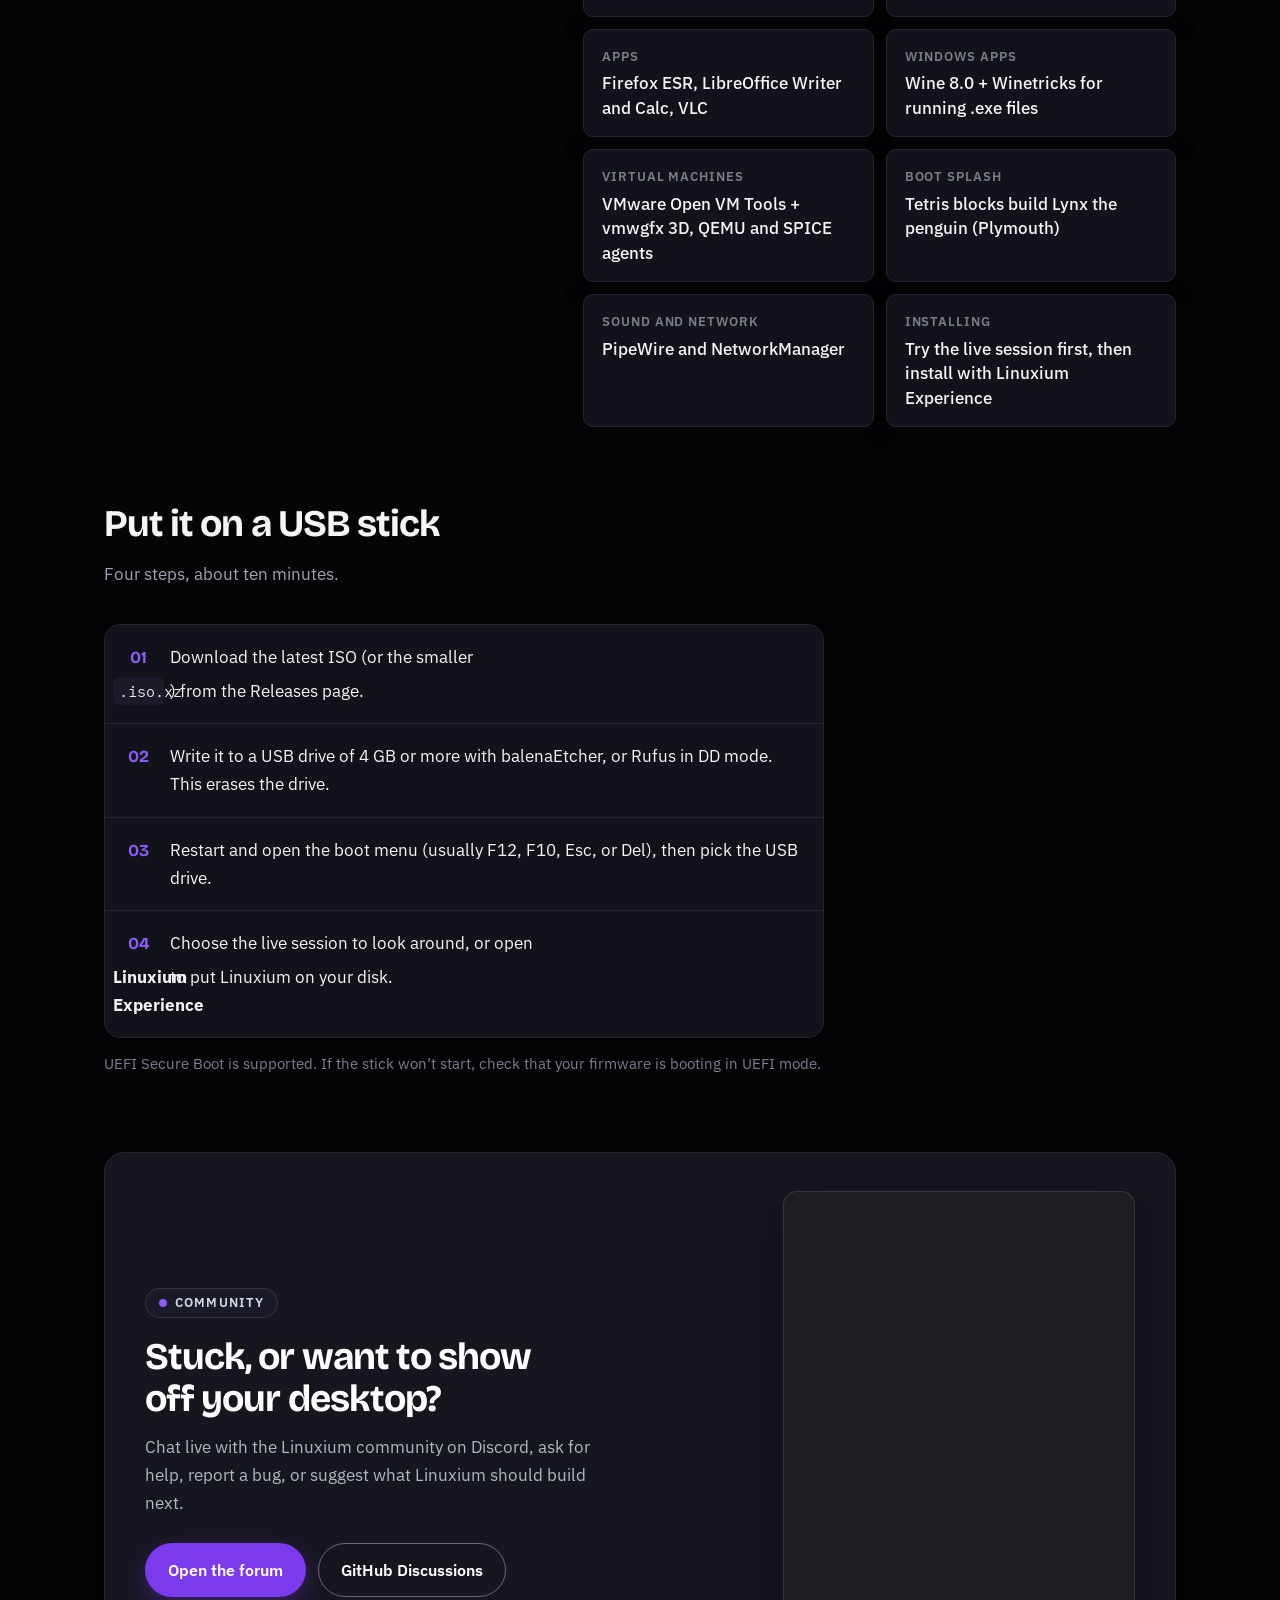
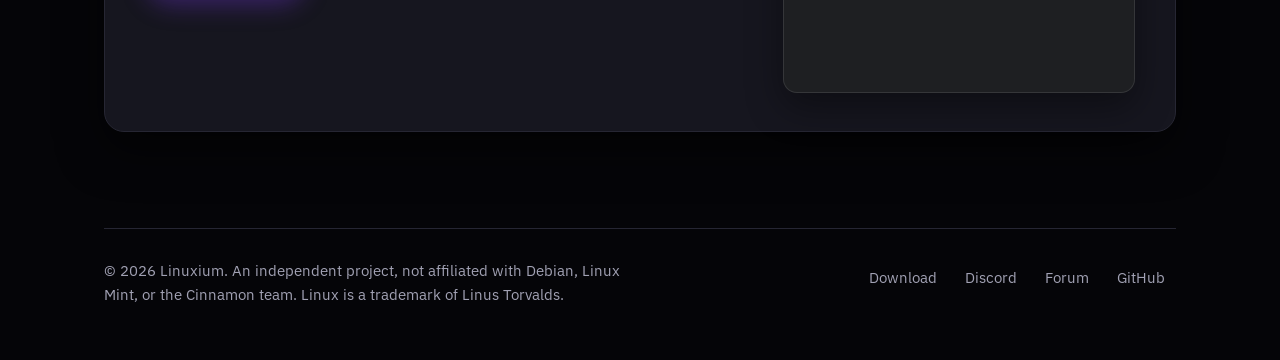
==== commit 19b40171: "Revert "Keep only the main compressed ISO (drop redundant .iso.xz copy)" This reverts commit 50b4cff" ====
--- a/index.html
+++ b/index.html
@@ -124,7 +124,7 @@
         <p>Four steps, about ten minutes.</p>
       </div>
       <ol class="steps">
-        <li>Download the latest ISO from the Releases page.</li>
+        <li>Download the latest ISO (or the smaller <code>.iso.xz</code>) from the Releases page.</li>
         <li>Write it to a USB drive of 4 GB or more with balenaEtcher, or Rufus in DD mode. This erases the drive.</li>
         <li>Restart and open the boot menu (usually F12, F10, Esc, or Del), then pick the USB drive.</li>
         <li>Choose the live session to look around, or open <strong>Linuxium Experience</strong> to put Linuxium on your disk.</li>
